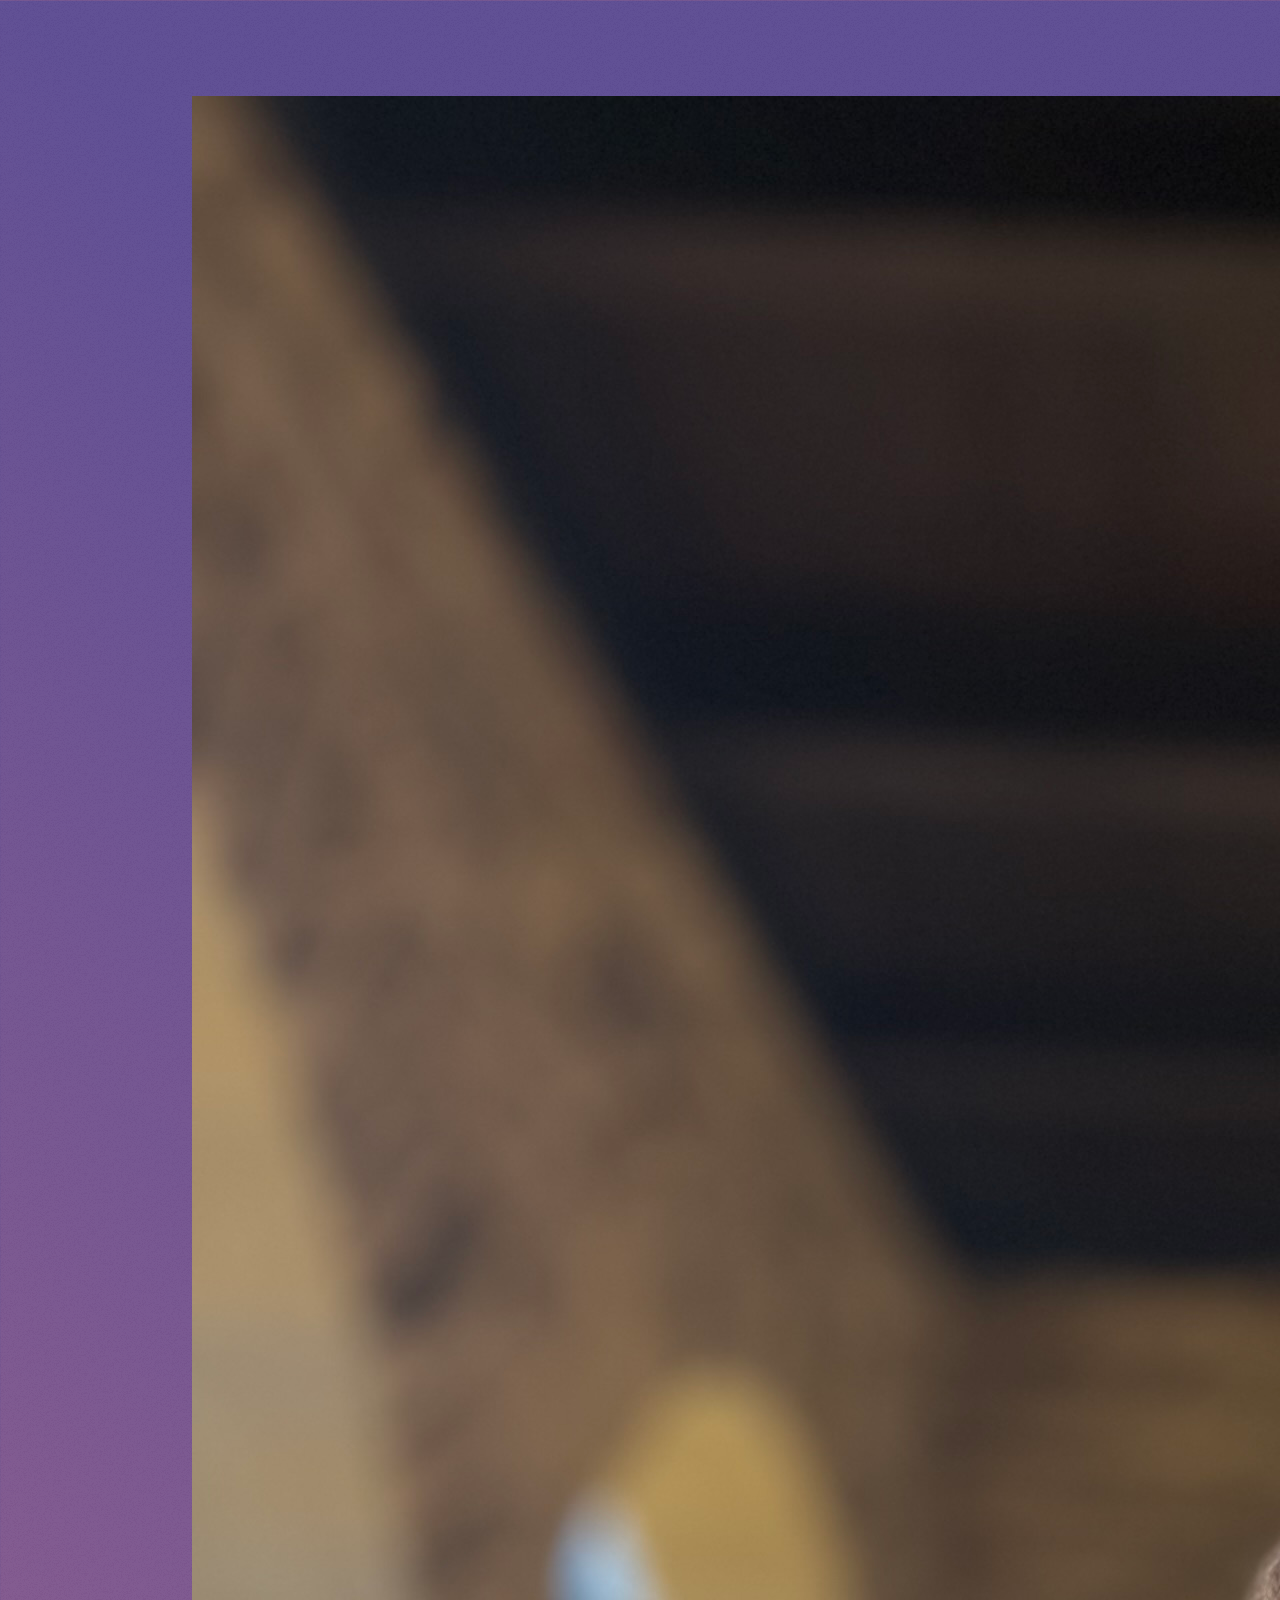
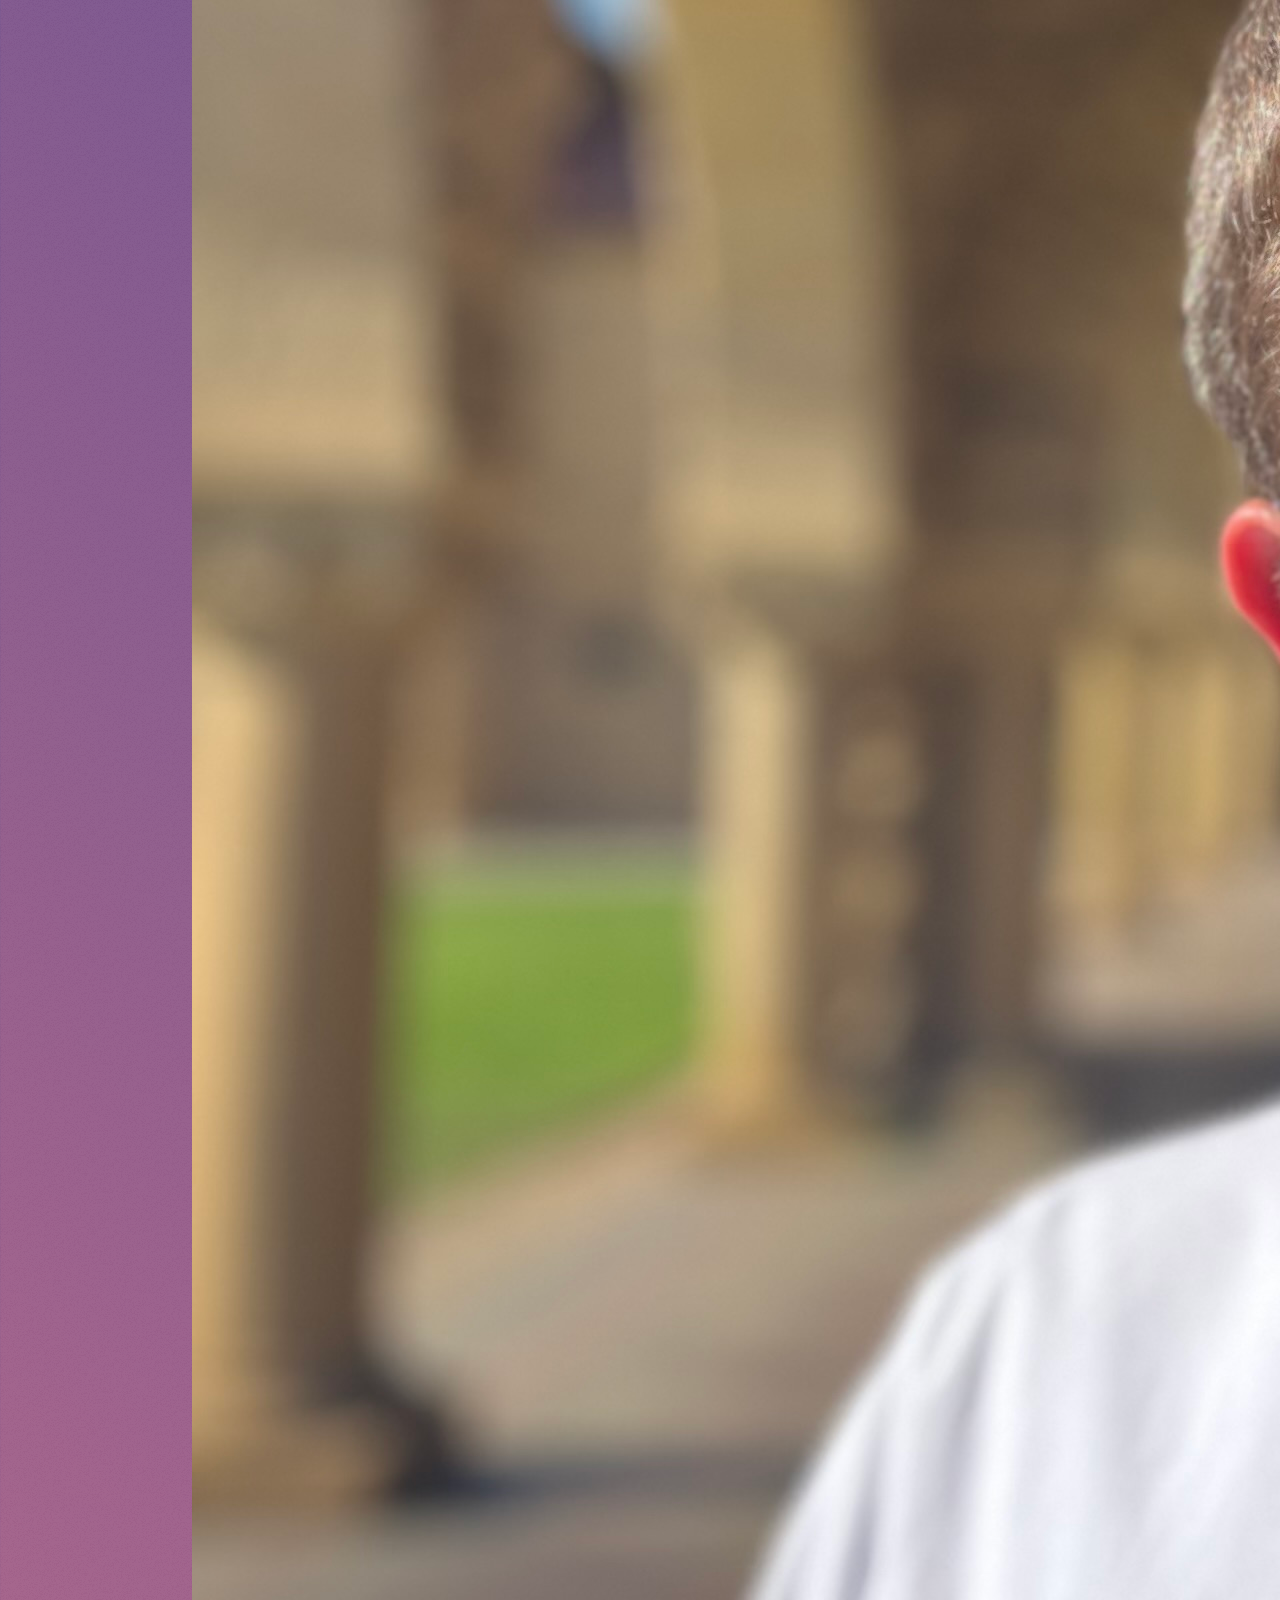
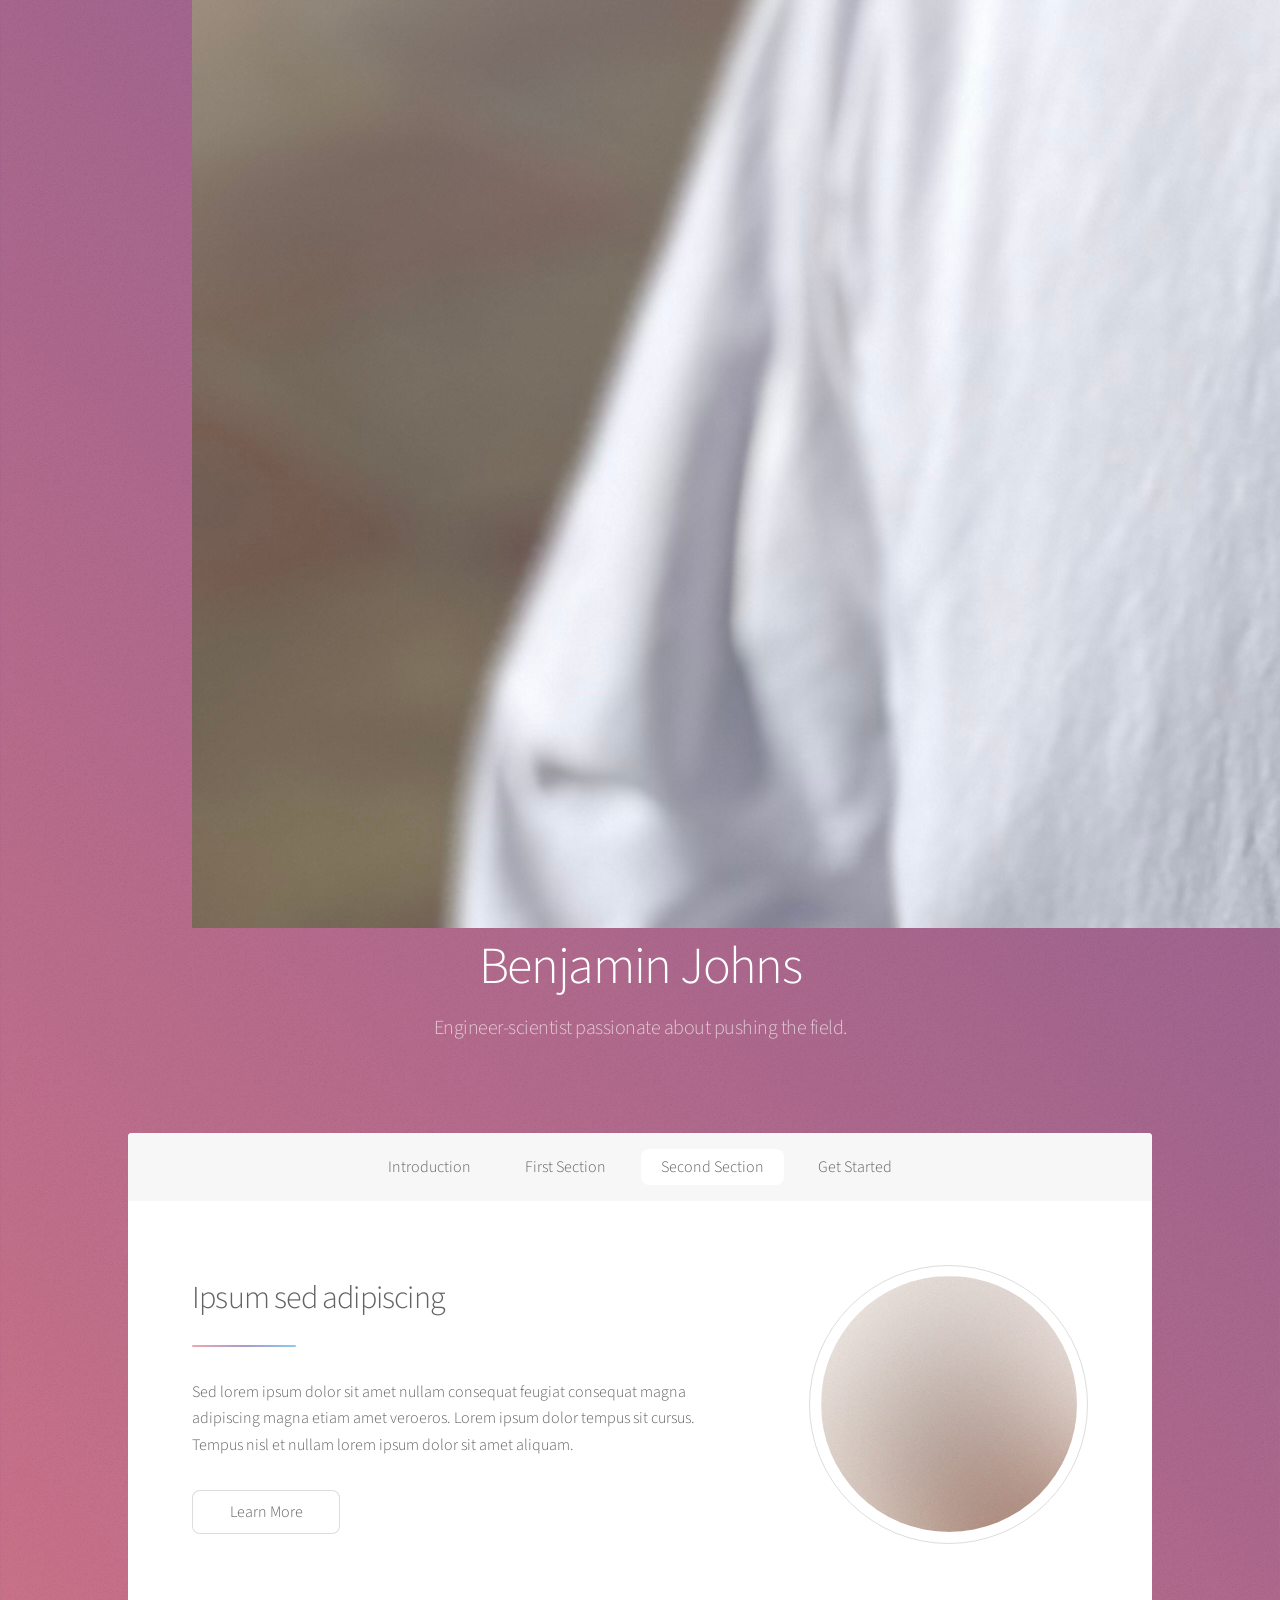
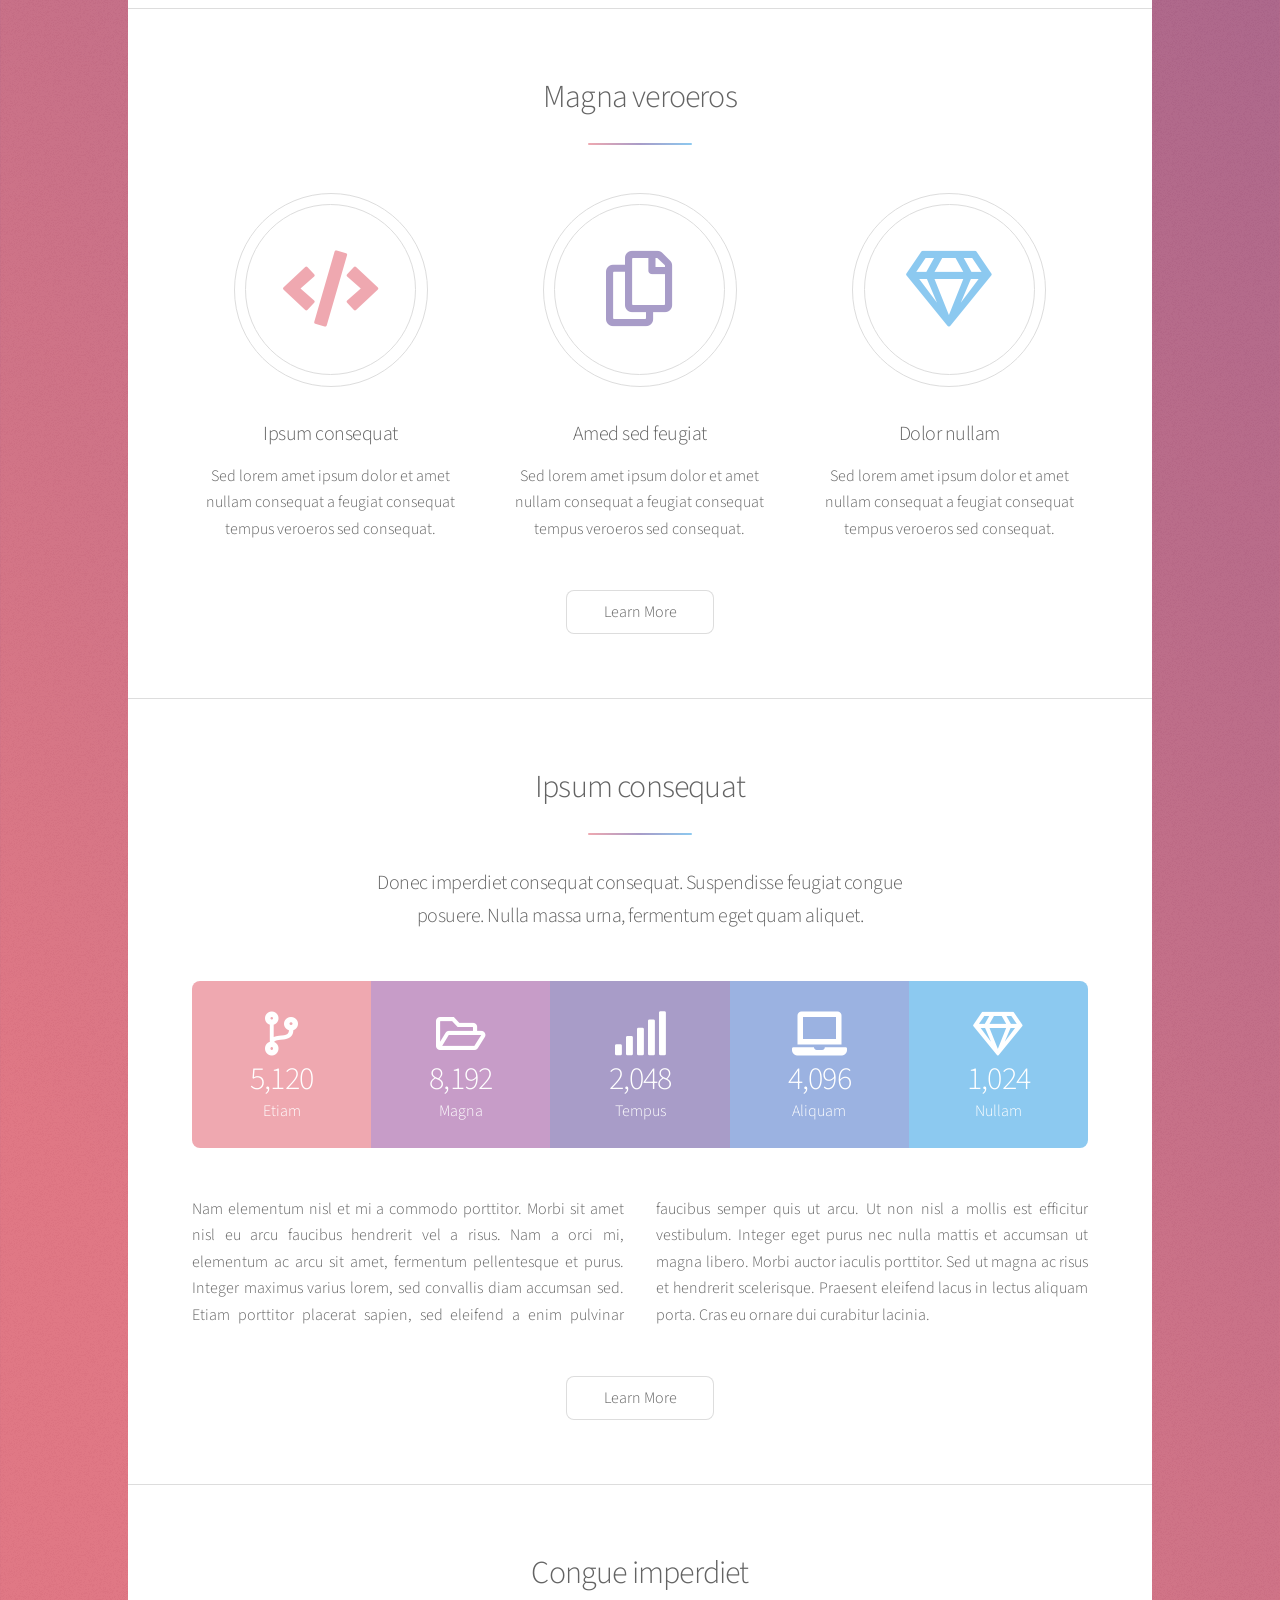
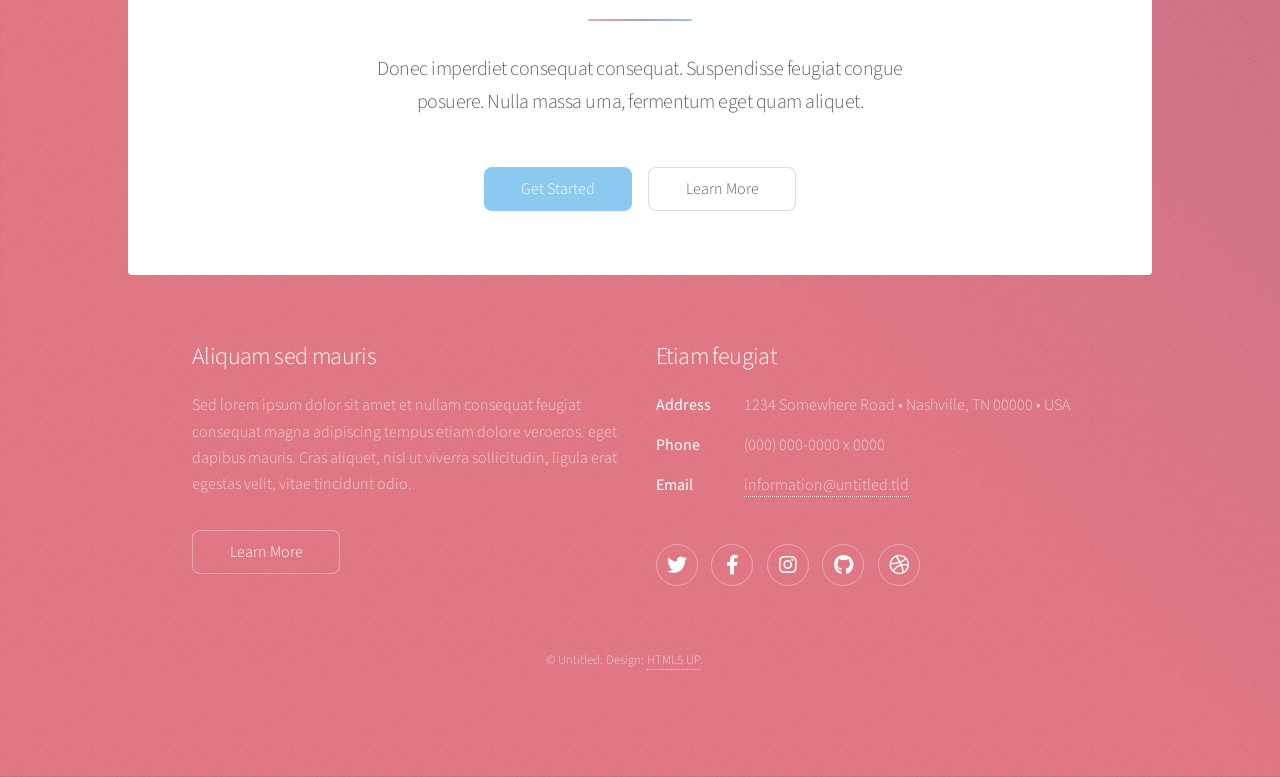
==== index.html @ 1700b58b "Adjust profile" ====
<!DOCTYPE HTML>
<!--
	Stellar by HTML5 UP
	html5up.net | @ajlkn
	Free for personal and commercial use under the CCA 3.0 license (html5up.net/license)
-->
<html>
	<head>
		<title>Benjamin Johns</title>
		<meta charset="utf-8" />
		<meta name="viewport" content="width=device-width, initial-scale=1, user-scalable=no" />
		<link rel="stylesheet" href="assets/css/main.css" />
		<noscript><link rel="stylesheet" href="assets/css/noscript.css" /></noscript>
	</head>
	<body class="is-preload">

		<!-- Wrapper -->
			<div id="wrapper">

				<!-- Header -->
					<header id="header" class="alt">
						<span class="ProfilePic1"><img src="images/ProfilePic1.jpeg" alt="" /></span>
						<h1>Benjamin Johns</h1>
						<p>Engineer-scientist passionate about pushing the field</a>.</p>
					</header>

				<!-- Nav -->
					<nav id="nav">
						<ul>
							<li><a href="#intro" class="active">Introduction</a></li>
							<li><a href="#first">First Section</a></li>
							<li><a href="#second">Second Section</a></li>
							<li><a href="#cta">Get Started</a></li>
						</ul>
					</nav>

				<!-- Main -->
					<div id="main">

						<!-- Introduction -->
							<section id="intro" class="main">
								<div class="spotlight">
									<div class="content">
										<header class="major">
											<h2>Ipsum sed adipiscing</h2>
										</header>
										<p>Sed lorem ipsum dolor sit amet nullam consequat feugiat consequat magna
										adipiscing magna etiam amet veroeros. Lorem ipsum dolor tempus sit cursus.
										Tempus nisl et nullam lorem ipsum dolor sit amet aliquam.</p>
										<ul class="actions">
											<li><a href="generic.html" class="button">Learn More</a></li>
										</ul>
									</div>
									<span class="image"><img src="images/pic01.jpg" alt="" /></span>
								</div>
							</section>

						<!-- First Section -->
							<section id="first" class="main special">
								<header class="major">
									<h2>Magna veroeros</h2>
								</header>
								<ul class="features">
									<li>
										<span class="icon solid major style1 fa-code"></span>
										<h3>Ipsum consequat</h3>
										<p>Sed lorem amet ipsum dolor et amet nullam consequat a feugiat consequat tempus veroeros sed consequat.</p>
									</li>
									<li>
										<span class="icon major style3 fa-copy"></span>
										<h3>Amed sed feugiat</h3>
										<p>Sed lorem amet ipsum dolor et amet nullam consequat a feugiat consequat tempus veroeros sed consequat.</p>
									</li>
									<li>
										<span class="icon major style5 fa-gem"></span>
										<h3>Dolor nullam</h3>
										<p>Sed lorem amet ipsum dolor et amet nullam consequat a feugiat consequat tempus veroeros sed consequat.</p>
									</li>
								</ul>
								<footer class="major">
									<ul class="actions special">
										<li><a href="generic.html" class="button">Learn More</a></li>
									</ul>
								</footer>
							</section>

						<!-- Second Section -->
							<section id="second" class="main special">
								<header class="major">
									<h2>Ipsum consequat</h2>
									<p>Donec imperdiet consequat consequat. Suspendisse feugiat congue<br />
									posuere. Nulla massa urna, fermentum eget quam aliquet.</p>
								</header>
								<ul class="statistics">
									<li class="style1">
										<span class="icon solid fa-code-branch"></span>
										<strong>5,120</strong> Etiam
									</li>
									<li class="style2">
										<span class="icon fa-folder-open"></span>
										<strong>8,192</strong> Magna
									</li>
									<li class="style3">
										<span class="icon solid fa-signal"></span>
										<strong>2,048</strong> Tempus
									</li>
									<li class="style4">
										<span class="icon solid fa-laptop"></span>
										<strong>4,096</strong> Aliquam
									</li>
									<li class="style5">
										<span class="icon fa-gem"></span>
										<strong>1,024</strong> Nullam
									</li>
								</ul>
								<p class="content">Nam elementum nisl et mi a commodo porttitor. Morbi sit amet nisl eu arcu faucibus hendrerit vel a risus. Nam a orci mi, elementum ac arcu sit amet, fermentum pellentesque et purus. Integer maximus varius lorem, sed convallis diam accumsan sed. Etiam porttitor placerat sapien, sed eleifend a enim pulvinar faucibus semper quis ut arcu. Ut non nisl a mollis est efficitur vestibulum. Integer eget purus nec nulla mattis et accumsan ut magna libero. Morbi auctor iaculis porttitor. Sed ut magna ac risus et hendrerit scelerisque. Praesent eleifend lacus in lectus aliquam porta. Cras eu ornare dui curabitur lacinia.</p>
								<footer class="major">
									<ul class="actions special">
										<li><a href="generic.html" class="button">Learn More</a></li>
									</ul>
								</footer>
							</section>

						<!-- Get Started -->
							<section id="cta" class="main special">
								<header class="major">
									<h2>Congue imperdiet</h2>
									<p>Donec imperdiet consequat consequat. Suspendisse feugiat congue<br />
									posuere. Nulla massa urna, fermentum eget quam aliquet.</p>
								</header>
								<footer class="major">
									<ul class="actions special">
										<li><a href="generic.html" class="button primary">Get Started</a></li>
										<li><a href="generic.html" class="button">Learn More</a></li>
									</ul>
								</footer>
							</section>

					</div>

				<!-- Footer -->
					<footer id="footer">
						<section>
							<h2>Aliquam sed mauris</h2>
							<p>Sed lorem ipsum dolor sit amet et nullam consequat feugiat consequat magna adipiscing tempus etiam dolore veroeros. eget dapibus mauris. Cras aliquet, nisl ut viverra sollicitudin, ligula erat egestas velit, vitae tincidunt odio.</p>
							<ul class="actions">
								<li><a href="generic.html" class="button">Learn More</a></li>
							</ul>
						</section>
						<section>
							<h2>Etiam feugiat</h2>
							<dl class="alt">
								<dt>Address</dt>
								<dd>1234 Somewhere Road &bull; Nashville, TN 00000 &bull; USA</dd>
								<dt>Phone</dt>
								<dd>(000) 000-0000 x 0000</dd>
								<dt>Email</dt>
								<dd><a href="#">information@untitled.tld</a></dd>
							</dl>
							<ul class="icons">
								<li><a href="#" class="icon brands fa-twitter alt"><span class="label">Twitter</span></a></li>
								<li><a href="#" class="icon brands fa-facebook-f alt"><span class="label">Facebook</span></a></li>
								<li><a href="#" class="icon brands fa-instagram alt"><span class="label">Instagram</span></a></li>
								<li><a href="#" class="icon brands fa-github alt"><span class="label">GitHub</span></a></li>
								<li><a href="#" class="icon brands fa-dribbble alt"><span class="label">Dribbble</span></a></li>
							</ul>
						</section>
						<p class="copyright">&copy; Untitled. Design: <a href="https://html5up.net">HTML5 UP</a>.</p>
					</footer>

			</div>

		<!-- Scripts -->
			<script src="assets/js/jquery.min.js"></script>
			<script src="assets/js/jquery.scrollex.min.js"></script>
			<script src="assets/js/jquery.scrolly.min.js"></script>
			<script src="assets/js/browser.min.js"></script>
			<script src="assets/js/breakpoints.min.js"></script>
			<script src="assets/js/util.js"></script>
			<script src="assets/js/main.js"></script>

	</body>
</html>
---- assets/css/main.css ----
@import url(fontawesome-all.min.css);
@import 'https://fonts.googleapis.com/css?family=Source+Sans+Pro:300,400';

/*
	Stellar by HTML5 UP
	html5up.net | @ajlkn
	Free for personal and commercial use under the CCA 3.0 license (html5up.net/license)
*/

html, body, div, span, applet, object,
iframe, h1, h2, h3, h4, h5, h6, p, blockquote,
pre, a, abbr, acronym, address, big, cite,
code, del, dfn, em, img, ins, kbd, q, s, samp,
small, strike, strong, sub, sup, tt, var, b,
u, i, center, dl, dt, dd, ol, ul, li, fieldset,
form, label, legend, table, caption, tbody,
tfoot, thead, tr, th, td, article, aside,
canvas, details, embed, figure, figcaption,
footer, header, hgroup, menu, nav, output, ruby,
section, summary, time, mark, audio, video {
	margin: 0;
	padding: 0;
	border: 0;
	font-size: 100%;
	font: inherit;
	vertical-align: baseline;}

article, aside, details, figcaption, figure,
footer, header, hgroup, menu, nav, section {
	display: block;}

body {
	line-height: 1;
}

ol, ul {
	list-style: none;
}

blockquote, q {
	quotes: none;
}

	blockquote:before, blockquote:after, q:before, q:after {
		content: '';
		content: none;
	}

table {
	border-collapse: collapse;
	border-spacing: 0;
}

body {
	-webkit-text-size-adjust: none;
}

mark {
	background-color: transparent;
	color: inherit;
}

input::-moz-focus-inner {
	border: 0;
	padding: 0;
}

input, select, textarea {
	-moz-appearance: none;
	-webkit-appearance: none;
	-ms-appearance: none;
	appearance: none;
}

/* Basic */

	@-ms-viewport {
		width: device-width;
	}

	body {
		-ms-overflow-style: scrollbar;
	}

	@media screen and (max-width: 480px) {

		html, body {
			min-width: 320px;
		}

	}

	html {
		box-sizing: border-box;
	}

	*, *:before, *:after {
		box-sizing: inherit;
	}

	body {
		background-color: #935d8c;
		background-image: url("images/overlay.png"), -moz-linear-gradient(45deg, #e37682 15%, #5f4d93 85%);
		background-image: url("images/overlay.png"), -webkit-linear-gradient(45deg, #e37682 15%, #5f4d93 85%);
		background-image: url("images/overlay.png"), -ms-linear-gradient(45deg, #e37682 15%, #5f4d93 85%);
		background-image: url("images/overlay.png"), linear-gradient(45deg, #e37682 15%, #5f4d93 85%);
	}

		body.is-preload *, body.is-preload *:before, body.is-preload *:after {
			-moz-animation: none !important;
			-webkit-animation: none !important;
			-ms-animation: none !important;
			animation: none !important;
			-moz-transition: none !important;
			-webkit-transition: none !important;
			-ms-transition: none !important;
			transition: none !important;
		}

/* Type */

	body {
		background-color: #935d8c;
		color: rgba(255, 255, 255, 0.65);
	}

	body, input, select, textarea {
		font-family: "Source Sans Pro", Helvetica, sans-serif;
		font-size: 17pt;
		font-weight: 300;
		line-height: 1.65;
	}

		@media screen and (max-width: 1680px) {

			body, input, select, textarea {
				font-size: 14pt;
			}

		}

		@media screen and (max-width: 1280px) {

			body, input, select, textarea {
				font-size: 12pt;
			}

		}

		@media screen and (max-width: 360px) {

			body, input, select, textarea {
				font-size: 11pt;
			}

		}

	a {
		-moz-transition: color 0.2s ease, border-bottom 0.2s ease;
		-webkit-transition: color 0.2s ease, border-bottom 0.2s ease;
		-ms-transition: color 0.2s ease, border-bottom 0.2s ease;
		transition: color 0.2s ease, border-bottom 0.2s ease;
		text-decoration: none;
		border-bottom: dotted 1px;
		color: inherit;
	}

		a:hover {
			border-bottom-color: transparent;
		}

	strong, b {
		font-weight: 400;
	}

	em, i {
		font-style: italic;
	}

	p {
		margin: 0 0 2em 0;
	}

		p.content {
			-moz-columns: 20em 2;
			-webkit-columns: 20em 2;
			-ms-columns: 20em 2;
			columns: 20em 2;
			-moz-column-gap: 2em;
			-webkit-column-gap: 2em;
			-ms-column-gap: 2em;
			column-gap: 2em;
			text-align: justify;
		}

	h1, h2, h3, h4, h5, h6 {
		font-weight: 300;
		line-height: 1.5;
		margin: 0 0 0.7em 0;
		letter-spacing: -0.025em;
	}

		h1 a, h2 a, h3 a, h4 a, h5 a, h6 a {
			color: inherit;
			text-decoration: none;
		}

	h1 {
		font-size: 2.5em;
		line-height: 1.2;
	}

	h2 {
		font-size: 1.5em;
	}

	h3 {
		font-size: 1.25em;
	}

	h4 {
		font-size: 1.1em;
	}

	h5 {
		font-size: 0.9em;
	}

	h6 {
		font-size: 0.7em;
	}

	@media screen and (max-width: 736px) {

		h1 {
			font-size: 2em;
		}

	}

	sub {
		font-size: 0.8em;
		position: relative;
		top: 0.5em;
	}

	sup {
		font-size: 0.8em;
		position: relative;
		top: -0.5em;
	}

	blockquote {
		border-left: solid 4px;
		font-style: italic;
		margin: 0 0 2em 0;
		padding: 0.5em 0 0.5em 2em;
	}

	code {
		border-radius: 8px;
		border: solid 1px;
		font-family: "Courier New", monospace;
		font-size: 0.9em;
		margin: 0 0.25em;
		padding: 0.25em 0.65em;
	}

	pre {
		-webkit-overflow-scrolling: touch;
		font-family: "Courier New", monospace;
		font-size: 0.9em;
		margin: 0 0 2em 0;
	}

		pre code {
			display: block;
			line-height: 1.75;
			padding: 1em 1.5em;
			overflow-x: auto;
		}

	hr {
		border: 0;
		border-bottom: solid 1px;
		margin: 2em 0;
	}

		hr.major {
			margin: 3em 0;
		}

	.align-left {
		text-align: left;
	}

	.align-center {
		text-align: center;
	}

	.align-right {
		text-align: right;
	}

	input, select, textarea {
		color: #ffffff;
	}

	a:hover {
		color: #ffffff;
	}

	strong, b {
		color: #ffffff;
	}

	h1, h2, h3, h4, h5, h6 {
		color: #ffffff;
	}

	blockquote {
		border-left-color: rgba(255, 255, 255, 0.35);
	}

	code {
		background: rgba(255, 255, 255, 0.075);
		border-color: rgba(255, 255, 255, 0.35);
	}

	hr {
		border-bottom-color: rgba(255, 255, 255, 0.35);
	}

/* Row */

	.row {
		display: flex;
		flex-wrap: wrap;
		box-sizing: border-box;
		align-items: stretch;
	}

		.row > * {
			box-sizing: border-box;
		}

		.row.gtr-uniform > * > :last-child {
			margin-bottom: 0;
		}

		.row.aln-left {
			justify-content: flex-start;
		}

		.row.aln-center {
			justify-content: center;
		}

		.row.aln-right {
			justify-content: flex-end;
		}

		.row.aln-top {
			align-items: flex-start;
		}

		.row.aln-middle {
			align-items: center;
		}

		.row.aln-bottom {
			align-items: flex-end;
		}

		.row > .imp {
			order: -1;
		}

		.row > .col-1 {
			width: 8.33333%;
		}

		.row > .off-1 {
			margin-left: 8.33333%;
		}

		.row > .col-2 {
			width: 16.66667%;
		}

		.row > .off-2 {
			margin-left: 16.66667%;
		}

		.row > .col-3 {
			width: 25%;
		}

		.row > .off-3 {
			margin-left: 25%;
		}

		.row > .col-4 {
			width: 33.33333%;
		}

		.row > .off-4 {
			margin-left: 33.33333%;
		}

		.row > .col-5 {
			width: 41.66667%;
		}

		.row > .off-5 {
			margin-left: 41.66667%;
		}

		.row > .col-6 {
			width: 50%;
		}

		.row > .off-6 {
			margin-left: 50%;
		}

		.row > .col-7 {
			width: 58.33333%;
		}

		.row > .off-7 {
			margin-left: 58.33333%;
		}

		.row > .col-8 {
			width: 66.66667%;
		}

		.row > .off-8 {
			margin-left: 66.66667%;
		}

		.row > .col-9 {
			width: 75%;
		}

		.row > .off-9 {
			margin-left: 75%;
		}

		.row > .col-10 {
			width: 83.33333%;
		}

		.row > .off-10 {
			margin-left: 83.33333%;
		}

		.row > .col-11 {
			width: 91.66667%;
		}

		.row > .off-11 {
			margin-left: 91.66667%;
		}

		.row > .col-12 {
			width: 100%;
		}

		.row > .off-12 {
			margin-left: 100%;
		}

		.row.gtr-0 {
			margin-top: 0;
			margin-left: 0em;
		}

			.row.gtr-0 > * {
				padding: 0 0 0 0em;
			}

			.row.gtr-0.gtr-uniform {
				margin-top: 0em;
			}

				.row.gtr-0.gtr-uniform > * {
					padding-top: 0em;
				}

		.row.gtr-25 {
			margin-top: 0;
			margin-left: -0.375em;
		}

			.row.gtr-25 > * {
				padding: 0 0 0 0.375em;
			}

			.row.gtr-25.gtr-uniform {
				margin-top: -0.375em;
			}

				.row.gtr-25.gtr-uniform > * {
					padding-top: 0.375em;
				}

		.row.gtr-50 {
			margin-top: 0;
			margin-left: -0.75em;
		}

			.row.gtr-50 > * {
				padding: 0 0 0 0.75em;
			}

			.row.gtr-50.gtr-uniform {
				margin-top: -0.75em;
			}

				.row.gtr-50.gtr-uniform > * {
					padding-top: 0.75em;
				}

		.row {
			margin-top: 0;
			margin-left: -1.5em;
		}

			.row > * {
				padding: 0 0 0 1.5em;
			}

			.row.gtr-uniform {
				margin-top: -1.5em;
			}

				.row.gtr-uniform > * {
					padding-top: 1.5em;
				}

		.row.gtr-150 {
			margin-top: 0;
			margin-left: -2.25em;
		}

			.row.gtr-150 > * {
				padding: 0 0 0 2.25em;
			}

			.row.gtr-150.gtr-uniform {
				margin-top: -2.25em;
			}

				.row.gtr-150.gtr-uniform > * {
					padding-top: 2.25em;
				}

		.row.gtr-200 {
			margin-top: 0;
			margin-left: -3em;
		}

			.row.gtr-200 > * {
				padding: 0 0 0 3em;
			}

			.row.gtr-200.gtr-uniform {
				margin-top: -3em;
			}

				.row.gtr-200.gtr-uniform > * {
					padding-top: 3em;
				}

		@media screen and (max-width: 1680px) {

			.row {
				display: flex;
				flex-wrap: wrap;
				box-sizing: border-box;
				align-items: stretch;
			}

				.row > * {
					box-sizing: border-box;
				}

				.row.gtr-uniform > * > :last-child {
					margin-bottom: 0;
				}

				.row.aln-left {
					justify-content: flex-start;
				}

				.row.aln-center {
					justify-content: center;
				}

				.row.aln-right {
					justify-content: flex-end;
				}

				.row.aln-top {
					align-items: flex-start;
				}

				.row.aln-middle {
					align-items: center;
				}

				.row.aln-bottom {
					align-items: flex-end;
				}

				.row > .imp-xlarge {
					order: -1;
				}

				.row > .col-1-xlarge {
					width: 8.33333%;
				}

				.row > .off-1-xlarge {
					margin-left: 8.33333%;
				}

				.row > .col-2-xlarge {
					width: 16.66667%;
				}

				.row > .off-2-xlarge {
					margin-left: 16.66667%;
				}

				.row > .col-3-xlarge {
					width: 25%;
				}

				.row > .off-3-xlarge {
					margin-left: 25%;
				}

				.row > .col-4-xlarge {
					width: 33.33333%;
				}

				.row > .off-4-xlarge {
					margin-left: 33.33333%;
				}

				.row > .col-5-xlarge {
					width: 41.66667%;
				}

				.row > .off-5-xlarge {
					margin-left: 41.66667%;
				}

				.row > .col-6-xlarge {
					width: 50%;
				}

				.row > .off-6-xlarge {
					margin-left: 50%;
				}

				.row > .col-7-xlarge {
					width: 58.33333%;
				}

				.row > .off-7-xlarge {
					margin-left: 58.33333%;
				}

				.row > .col-8-xlarge {
					width: 66.66667%;
				}

				.row > .off-8-xlarge {
					margin-left: 66.66667%;
				}

				.row > .col-9-xlarge {
					width: 75%;
				}

				.row > .off-9-xlarge {
					margin-left: 75%;
				}

				.row > .col-10-xlarge {
					width: 83.33333%;
				}

				.row > .off-10-xlarge {
					margin-left: 83.33333%;
				}

				.row > .col-11-xlarge {
					width: 91.66667%;
				}

				.row > .off-11-xlarge {
					margin-left: 91.66667%;
				}

				.row > .col-12-xlarge {
					width: 100%;
				}

				.row > .off-12-xlarge {
					margin-left: 100%;
				}

				.row.gtr-0 {
					margin-top: 0;
					margin-left: 0em;
				}

					.row.gtr-0 > * {
						padding: 0 0 0 0em;
					}

					.row.gtr-0.gtr-uniform {
						margin-top: 0em;
					}

						.row.gtr-0.gtr-uniform > * {
							padding-top: 0em;
						}

				.row.gtr-25 {
					margin-top: 0;
					margin-left: -0.375em;
				}

					.row.gtr-25 > * {
						padding: 0 0 0 0.375em;
					}

					.row.gtr-25.gtr-uniform {
						margin-top: -0.375em;
					}

						.row.gtr-25.gtr-uniform > * {
							padding-top: 0.375em;
						}

				.row.gtr-50 {
					margin-top: 0;
					margin-left: -0.75em;
				}

					.row.gtr-50 > * {
						padding: 0 0 0 0.75em;
					}

					.row.gtr-50.gtr-uniform {
						margin-top: -0.75em;
					}

						.row.gtr-50.gtr-uniform > * {
							padding-top: 0.75em;
						}

				.row {
					margin-top: 0;
					margin-left: -1.5em;
				}

					.row > * {
						padding: 0 0 0 1.5em;
					}

					.row.gtr-uniform {
						margin-top: -1.5em;
					}

						.row.gtr-uniform > * {
							padding-top: 1.5em;
						}

				.row.gtr-150 {
					margin-top: 0;
					margin-left: -2.25em;
				}

					.row.gtr-150 > * {
						padding: 0 0 0 2.25em;
					}

					.row.gtr-150.gtr-uniform {
						margin-top: -2.25em;
					}

						.row.gtr-150.gtr-uniform > * {
							padding-top: 2.25em;
						}

				.row.gtr-200 {
					margin-top: 0;
					margin-left: -3em;
				}

					.row.gtr-200 > * {
						padding: 0 0 0 3em;
					}

					.row.gtr-200.gtr-uniform {
						margin-top: -3em;
					}

						.row.gtr-200.gtr-uniform > * {
							padding-top: 3em;
						}

		}

		@media screen and (max-width: 1280px) {

			.row {
				display: flex;
				flex-wrap: wrap;
				box-sizing: border-box;
				align-items: stretch;
			}

				.row > * {
					box-sizing: border-box;
				}

				.row.gtr-uniform > * > :last-child {
					margin-bottom: 0;
				}

				.row.aln-left {
					justify-content: flex-start;
				}

				.row.aln-center {
					justify-content: center;
				}

				.row.aln-right {
					justify-content: flex-end;
				}

				.row.aln-top {
					align-items: flex-start;
				}

				.row.aln-middle {
					align-items: center;
				}

				.row.aln-bottom {
					align-items: flex-end;
				}

				.row > .imp-large {
					order: -1;
				}

				.row > .col-1-large {
					width: 8.33333%;
				}

				.row > .off-1-large {
					margin-left: 8.33333%;
				}

				.row > .col-2-large {
					width: 16.66667%;
				}

				.row > .off-2-large {
					margin-left: 16.66667%;
				}

				.row > .col-3-large {
					width: 25%;
				}

				.row > .off-3-large {
					margin-left: 25%;
				}

				.row > .col-4-large {
					width: 33.33333%;
				}

				.row > .off-4-large {
					margin-left: 33.33333%;
				}

				.row > .col-5-large {
					width: 41.66667%;
				}

				.row > .off-5-large {
					margin-left: 41.66667%;
				}

				.row > .col-6-large {
					width: 50%;
				}

				.row > .off-6-large {
					margin-left: 50%;
				}

				.row > .col-7-large {
					width: 58.33333%;
				}

				.row > .off-7-large {
					margin-left: 58.33333%;
				}

				.row > .col-8-large {
					width: 66.66667%;
				}

				.row > .off-8-large {
					margin-left: 66.66667%;
				}

				.row > .col-9-large {
					width: 75%;
				}

				.row > .off-9-large {
					margin-left: 75%;
				}

				.row > .col-10-large {
					width: 83.33333%;
				}

				.row > .off-10-large {
					margin-left: 83.33333%;
				}

				.row > .col-11-large {
					width: 91.66667%;
				}

				.row > .off-11-large {
					margin-left: 91.66667%;
				}

				.row > .col-12-large {
					width: 100%;
				}

				.row > .off-12-large {
					margin-left: 100%;
				}

				.row.gtr-0 {
					margin-top: 0;
					margin-left: 0em;
				}

					.row.gtr-0 > * {
						padding: 0 0 0 0em;
					}

					.row.gtr-0.gtr-uniform {
						margin-top: 0em;
					}

						.row.gtr-0.gtr-uniform > * {
							padding-top: 0em;
						}

				.row.gtr-25 {
					margin-top: 0;
					margin-left: -0.375em;
				}

					.row.gtr-25 > * {
						padding: 0 0 0 0.375em;
					}

					.row.gtr-25.gtr-uniform {
						margin-top: -0.375em;
					}

						.row.gtr-25.gtr-uniform > * {
							padding-top: 0.375em;
						}

				.row.gtr-50 {
					margin-top: 0;
					margin-left: -0.75em;
				}

					.row.gtr-50 > * {
						padding: 0 0 0 0.75em;
					}

					.row.gtr-50.gtr-uniform {
						margin-top: -0.75em;
					}

						.row.gtr-50.gtr-uniform > * {
							padding-top: 0.75em;
						}

				.row {
					margin-top: 0;
					margin-left: -1.5em;
				}

					.row > * {
						padding: 0 0 0 1.5em;
					}

					.row.gtr-uniform {
						margin-top: -1.5em;
					}

						.row.gtr-uniform > * {
							padding-top: 1.5em;
						}

				.row.gtr-150 {
					margin-top: 0;
					margin-left: -2.25em;
				}

					.row.gtr-150 > * {
						padding: 0 0 0 2.25em;
					}

					.row.gtr-150.gtr-uniform {
						margin-top: -2.25em;
					}

						.row.gtr-150.gtr-uniform > * {
							padding-top: 2.25em;
						}

				.row.gtr-200 {
					margin-top: 0;
					margin-left: -3em;
				}

					.row.gtr-200 > * {
						padding: 0 0 0 3em;
					}

					.row.gtr-200.gtr-uniform {
						margin-top: -3em;
					}

						.row.gtr-200.gtr-uniform > * {
							padding-top: 3em;
						}

		}

		@media screen and (max-width: 980px) {

			.row {
				display: flex;
				flex-wrap: wrap;
				box-sizing: border-box;
				align-items: stretch;
			}

				.row > * {
					box-sizing: border-box;
				}

				.row.gtr-uniform > * > :last-child {
					margin-bottom: 0;
				}

				.row.aln-left {
					justify-content: flex-start;
				}

				.row.aln-center {
					justify-content: center;
				}

				.row.aln-right {
					justify-content: flex-end;
				}

				.row.aln-top {
					align-items: flex-start;
				}

				.row.aln-middle {
					align-items: center;
				}

				.row.aln-bottom {
					align-items: flex-end;
				}

				.row > .imp-medium {
					order: -1;
				}

				.row > .col-1-medium {
					width: 8.33333%;
				}

				.row > .off-1-medium {
					margin-left: 8.33333%;
				}

				.row > .col-2-medium {
					width: 16.66667%;
				}

				.row > .off-2-medium {
					margin-left: 16.66667%;
				}

				.row > .col-3-medium {
					width: 25%;
				}

				.row > .off-3-medium {
					margin-left: 25%;
				}

				.row > .col-4-medium {
					width: 33.33333%;
				}

				.row > .off-4-medium {
					margin-left: 33.33333%;
				}

				.row > .col-5-medium {
					width: 41.66667%;
				}

				.row > .off-5-medium {
					margin-left: 41.66667%;
				}

				.row > .col-6-medium {
					width: 50%;
				}

				.row > .off-6-medium {
					margin-left: 50%;
				}

				.row > .col-7-medium {
					width: 58.33333%;
				}

				.row > .off-7-medium {
					margin-left: 58.33333%;
				}

				.row > .col-8-medium {
					width: 66.66667%;
				}

				.row > .off-8-medium {
					margin-left: 66.66667%;
				}

				.row > .col-9-medium {
					width: 75%;
				}

				.row > .off-9-medium {
					margin-left: 75%;
				}

				.row > .col-10-medium {
					width: 83.33333%;
				}

				.row > .off-10-medium {
					margin-left: 83.33333%;
				}

				.row > .col-11-medium {
					width: 91.66667%;
				}

				.row > .off-11-medium {
					margin-left: 91.66667%;
				}

				.row > .col-12-medium {
					width: 100%;
				}

				.row > .off-12-medium {
					margin-left: 100%;
				}

				.row.gtr-0 {
					margin-top: 0;
					margin-left: 0em;
				}

					.row.gtr-0 > * {
						padding: 0 0 0 0em;
					}

					.row.gtr-0.gtr-uniform {
						margin-top: 0em;
					}

						.row.gtr-0.gtr-uniform > * {
							padding-top: 0em;
						}

				.row.gtr-25 {
					margin-top: 0;
					margin-left: -0.375em;
				}

					.row.gtr-25 > * {
						padding: 0 0 0 0.375em;
					}

					.row.gtr-25.gtr-uniform {
						margin-top: -0.375em;
					}

						.row.gtr-25.gtr-uniform > * {
							padding-top: 0.375em;
						}

				.row.gtr-50 {
					margin-top: 0;
					margin-left: -0.75em;
				}

					.row.gtr-50 > * {
						padding: 0 0 0 0.75em;
					}

					.row.gtr-50.gtr-uniform {
						margin-top: -0.75em;
					}

						.row.gtr-50.gtr-uniform > * {
							padding-top: 0.75em;
						}

				.row {
					margin-top: 0;
					margin-left: -1.5em;
				}

					.row > * {
						padding: 0 0 0 1.5em;
					}

					.row.gtr-uniform {
						margin-top: -1.5em;
					}

						.row.gtr-uniform > * {
							padding-top: 1.5em;
						}

				.row.gtr-150 {
					margin-top: 0;
					margin-left: -2.25em;
				}

					.row.gtr-150 > * {
						padding: 0 0 0 2.25em;
					}

					.row.gtr-150.gtr-uniform {
						margin-top: -2.25em;
					}

						.row.gtr-150.gtr-uniform > * {
							padding-top: 2.25em;
						}

				.row.gtr-200 {
					margin-top: 0;
					margin-left: -3em;
				}

					.row.gtr-200 > * {
						padding: 0 0 0 3em;
					}

					.row.gtr-200.gtr-uniform {
						margin-top: -3em;
					}

						.row.gtr-200.gtr-uniform > * {
							padding-top: 3em;
						}

		}

		@media screen and (max-width: 736px) {

			.row {
				display: flex;
				flex-wrap: wrap;
				box-sizing: border-box;
				align-items: stretch;
			}

				.row > * {
					box-sizing: border-box;
				}

				.row.gtr-uniform > * > :last-child {
					margin-bottom: 0;
				}

				.row.aln-left {
					justify-content: flex-start;
				}

				.row.aln-center {
					justify-content: center;
				}

				.row.aln-right {
					justify-content: flex-end;
				}

				.row.aln-top {
					align-items: flex-start;
				}

				.row.aln-middle {
					align-items: center;
				}

				.row.aln-bottom {
					align-items: flex-end;
				}

				.row > .imp-small {
					order: -1;
				}

				.row > .col-1-small {
					width: 8.33333%;
				}

				.row > .off-1-small {
					margin-left: 8.33333%;
				}

				.row > .col-2-small {
					width: 16.66667%;
				}

				.row > .off-2-small {
					margin-left: 16.66667%;
				}

				.row > .col-3-small {
					width: 25%;
				}

				.row > .off-3-small {
					margin-left: 25%;
				}

				.row > .col-4-small {
					width: 33.33333%;
				}

				.row > .off-4-small {
					margin-left: 33.33333%;
				}

				.row > .col-5-small {
					width: 41.66667%;
				}

				.row > .off-5-small {
					margin-left: 41.66667%;
				}

				.row > .col-6-small {
					width: 50%;
				}

				.row > .off-6-small {
					margin-left: 50%;
				}

				.row > .col-7-small {
					width: 58.33333%;
				}

				.row > .off-7-small {
					margin-left: 58.33333%;
				}

				.row > .col-8-small {
					width: 66.66667%;
				}

				.row > .off-8-small {
					margin-left: 66.66667%;
				}

				.row > .col-9-small {
					width: 75%;
				}

				.row > .off-9-small {
					margin-left: 75%;
				}

				.row > .col-10-small {
					width: 83.33333%;
				}

				.row > .off-10-small {
					margin-left: 83.33333%;
				}

				.row > .col-11-small {
					width: 91.66667%;
				}

				.row > .off-11-small {
					margin-left: 91.66667%;
				}

				.row > .col-12-small {
					width: 100%;
				}

				.row > .off-12-small {
					margin-left: 100%;
				}

				.row.gtr-0 {
					margin-top: 0;
					margin-left: 0em;
				}

					.row.gtr-0 > * {
						padding: 0 0 0 0em;
					}

					.row.gtr-0.gtr-uniform {
						margin-top: 0em;
					}

						.row.gtr-0.gtr-uniform > * {
							padding-top: 0em;
						}

				.row.gtr-25 {
					margin-top: 0;
					margin-left: -0.25em;
				}

					.row.gtr-25 > * {
						padding: 0 0 0 0.25em;
					}

					.row.gtr-25.gtr-uniform {
						margin-top: -0.25em;
					}

						.row.gtr-25.gtr-uniform > * {
							padding-top: 0.25em;
						}

				.row.gtr-50 {
					margin-top: 0;
					margin-left: -0.5em;
				}

					.row.gtr-50 > * {
						padding: 0 0 0 0.5em;
					}

					.row.gtr-50.gtr-uniform {
						margin-top: -0.5em;
					}

						.row.gtr-50.gtr-uniform > * {
							padding-top: 0.5em;
						}

				.row {
					margin-top: 0;
					margin-left: -1em;
				}

					.row > * {
						padding: 0 0 0 1em;
					}

					.row.gtr-uniform {
						margin-top: -1em;
					}

						.row.gtr-uniform > * {
							padding-top: 1em;
						}

				.row.gtr-150 {
					margin-top: 0;
					margin-left: -1.5em;
				}

					.row.gtr-150 > * {
						padding: 0 0 0 1.5em;
					}

					.row.gtr-150.gtr-uniform {
						margin-top: -1.5em;
					}

						.row.gtr-150.gtr-uniform > * {
							padding-top: 1.5em;
						}

				.row.gtr-200 {
					margin-top: 0;
					margin-left: -2em;
				}

					.row.gtr-200 > * {
						padding: 0 0 0 2em;
					}

					.row.gtr-200.gtr-uniform {
						margin-top: -2em;
					}

						.row.gtr-200.gtr-uniform > * {
							padding-top: 2em;
						}

		}

		@media screen and (max-width: 480px) {

			.row {
				display: flex;
				flex-wrap: wrap;
				box-sizing: border-box;
				align-items: stretch;
			}

				.row > * {
					box-sizing: border-box;
				}

				.row.gtr-uniform > * > :last-child {
					margin-bottom: 0;
				}

				.row.aln-left {
					justify-content: flex-start;
				}

				.row.aln-center {
					justify-content: center;
				}

				.row.aln-right {
					justify-content: flex-end;
				}

				.row.aln-top {
					align-items: flex-start;
				}

				.row.aln-middle {
					align-items: center;
				}

				.row.aln-bottom {
					align-items: flex-end;
				}

				.row > .imp-xsmall {
					order: -1;
				}

				.row > .col-1-xsmall {
					width: 8.33333%;
				}

				.row > .off-1-xsmall {
					margin-left: 8.33333%;
				}

				.row > .col-2-xsmall {
					width: 16.66667%;
				}

				.row > .off-2-xsmall {
					margin-left: 16.66667%;
				}

				.row > .col-3-xsmall {
					width: 25%;
				}

				.row > .off-3-xsmall {
					margin-left: 25%;
				}

				.row > .col-4-xsmall {
					width: 33.33333%;
				}

				.row > .off-4-xsmall {
					margin-left: 33.33333%;
				}

				.row > .col-5-xsmall {
					width: 41.66667%;
				}

				.row > .off-5-xsmall {
					margin-left: 41.66667%;
				}

				.row > .col-6-xsmall {
					width: 50%;
				}

				.row > .off-6-xsmall {
					margin-left: 50%;
				}

				.row > .col-7-xsmall {
					width: 58.33333%;
				}

				.row > .off-7-xsmall {
					margin-left: 58.33333%;
				}

				.row > .col-8-xsmall {
					width: 66.66667%;
				}

				.row > .off-8-xsmall {
					margin-left: 66.66667%;
				}

				.row > .col-9-xsmall {
					width: 75%;
				}

				.row > .off-9-xsmall {
					margin-left: 75%;
				}

				.row > .col-10-xsmall {
					width: 83.33333%;
				}

				.row > .off-10-xsmall {
					margin-left: 83.33333%;
				}

				.row > .col-11-xsmall {
					width: 91.66667%;
				}

				.row > .off-11-xsmall {
					margin-left: 91.66667%;
				}

				.row > .col-12-xsmall {
					width: 100%;
				}

				.row > .off-12-xsmall {
					margin-left: 100%;
				}

				.row.gtr-0 {
					margin-top: 0;
					margin-left: 0em;
				}

					.row.gtr-0 > * {
						padding: 0 0 0 0em;
					}

					.row.gtr-0.gtr-uniform {
						margin-top: 0em;
					}

						.row.gtr-0.gtr-uniform > * {
							padding-top: 0em;
						}

				.row.gtr-25 {
					margin-top: 0;
					margin-left: -0.3125em;
				}

					.row.gtr-25 > * {
						padding: 0 0 0 0.3125em;
					}

					.row.gtr-25.gtr-uniform {
						margin-top: -0.3125em;
					}

						.row.gtr-25.gtr-uniform > * {
							padding-top: 0.3125em;
						}

				.row.gtr-50 {
					margin-top: 0;
					margin-left: -0.625em;
				}

					.row.gtr-50 > * {
						padding: 0 0 0 0.625em;
					}

					.row.gtr-50.gtr-uniform {
						margin-top: -0.625em;
					}

						.row.gtr-50.gtr-uniform > * {
							padding-top: 0.625em;
						}

				.row {
					margin-top: 0;
					margin-left: -1.25em;
				}

					.row > * {
						padding: 0 0 0 1.25em;
					}

					.row.gtr-uniform {
						margin-top: -1.25em;
					}

						.row.gtr-uniform > * {
							padding-top: 1.25em;
						}

				.row.gtr-150 {
					margin-top: 0;
					margin-left: -1.875em;
				}

					.row.gtr-150 > * {
						padding: 0 0 0 1.875em;
					}

					.row.gtr-150.gtr-uniform {
						margin-top: -1.875em;
					}

						.row.gtr-150.gtr-uniform > * {
							padding-top: 1.875em;
						}

				.row.gtr-200 {
					margin-top: 0;
					margin-left: -2.5em;
				}

					.row.gtr-200 > * {
						padding: 0 0 0 2.5em;
					}

					.row.gtr-200.gtr-uniform {
						margin-top: -2.5em;
					}

						.row.gtr-200.gtr-uniform > * {
							padding-top: 2.5em;
						}

		}

/* Box */

	.box {
		border-radius: 8px;
		border: solid;
		margin-bottom: 2em;
		padding: 1.5em;
	}

		.box > :last-child,
		.box > :last-child > :last-child,
		.box > :last-child > :last-child > :last-child {
			margin-bottom: 0;
		}

		.box.alt {
			border: 0;
			border-radius: 0;
			padding: 0;
		}

	.box {
		border-color: rgba(255, 255, 255, 0.35);
	}

/* Button */

	input[type="submit"],
	input[type="reset"],
	input[type="button"],
	button,
	.button {
		-moz-appearance: none;
		-webkit-appearance: none;
		-ms-appearance: none;
		appearance: none;
		-moz-transition: background-color 0.2s ease-in-out, color 0.2s ease-in-out;
		-webkit-transition: background-color 0.2s ease-in-out, color 0.2s ease-in-out;
		-ms-transition: background-color 0.2s ease-in-out, color 0.2s ease-in-out;
		transition: background-color 0.2s ease-in-out, color 0.2s ease-in-out;
		border-radius: 8px;
		border: 0;
		cursor: pointer;
		display: inline-block;
		font-weight: 300;
		height: 2.75em;
		line-height: 2.75em;
		min-width: 9.25em;
		padding: 0 1.5em;
		text-align: center;
		text-decoration: none;
		white-space: nowrap;
	}

		input[type="submit"].icon,
		input[type="reset"].icon,
		input[type="button"].icon,
		button.icon,
		.button.icon {
			padding-left: 1.35em;
		}

			input[type="submit"].icon:before,
			input[type="reset"].icon:before,
			input[type="button"].icon:before,
			button.icon:before,
			.button.icon:before {
				margin-right: 0.5em;
			}

		input[type="submit"].fit,
		input[type="reset"].fit,
		input[type="button"].fit,
		button.fit,
		.button.fit {
			width: 100%;
		}

		input[type="submit"].small,
		input[type="reset"].small,
		input[type="button"].small,
		button.small,
		.button.small {
			font-size: 0.8em;
		}

		input[type="submit"].large,
		input[type="reset"].large,
		input[type="button"].large,
		button.large,
		.button.large {
			font-size: 1.35em;
		}

		input[type="submit"].disabled, input[type="submit"]:disabled,
		input[type="reset"].disabled,
		input[type="reset"]:disabled,
		input[type="button"].disabled,
		input[type="button"]:disabled,
		button.disabled,
		button:disabled,
		.button.disabled,
		.button:disabled {
			pointer-events: none;
			opacity: 0.25;
		}

		@media screen and (max-width: 736px) {

			input[type="submit"],
			input[type="reset"],
			input[type="button"],
			button,
			.button {
				min-width: 0;
			}

		}

	input[type="submit"],
	input[type="reset"],
	input[type="button"],
	button,
	.button {
		background-color: transparent;
		box-shadow: inset 0 0 0 1px rgba(255, 255, 255, 0.35);
		color: #ffffff !important;
	}

		input[type="submit"]:hover,
		input[type="reset"]:hover,
		input[type="button"]:hover,
		button:hover,
		.button:hover {
			background-color: rgba(255, 255, 255, 0.075);
		}

		input[type="submit"]:active,
		input[type="reset"]:active,
		input[type="button"]:active,
		button:active,
		.button:active {
			background-color: rgba(255, 255, 255, 0.2);
		}

		input[type="submit"].icon:before,
		input[type="reset"].icon:before,
		input[type="button"].icon:before,
		button.icon:before,
		.button.icon:before {
			color: rgba(255, 255, 255, 0.5);
		}

		input[type="submit"].primary,
		input[type="reset"].primary,
		input[type="button"].primary,
		button.primary,
		.button.primary {
			background-color: #8cc9f0;
			color: #ffffff !important;
			box-shadow: none;
		}

			input[type="submit"].primary:hover,
			input[type="reset"].primary:hover,
			input[type="button"].primary:hover,
			button.primary:hover,
			.button.primary:hover {
				background-color: #9acff2;
			}

			input[type="submit"].primary:active,
			input[type="reset"].primary:active,
			input[type="button"].primary:active,
			button.primary:active,
			.button.primary:active {
				background-color: #7ec3ee;
			}

			input[type="submit"].primary.icon:before,
			input[type="reset"].primary.icon:before,
			input[type="button"].primary.icon:before,
			button.primary.icon:before,
			.button.primary.icon:before {
				color: #ffffff !important;
			}

/* Form */

	form {
		margin: 0 0 2em 0;
	}

	label {
		display: block;
		font-size: 0.9em;
		font-weight: 400;
		margin: 0 0 1em 0;
	}

	input[type="text"],
	input[type="password"],
	input[type="email"],
	select,
	textarea {
		-moz-appearance: none;
		-webkit-appearance: none;
		-ms-appearance: none;
		appearance: none;
		border-radius: 8px;
		border: solid 1px;
		color: inherit;
		display: block;
		outline: 0;
		padding: 0 1em;
		text-decoration: none;
		width: 100%;
	}

		input[type="text"]:invalid,
		input[type="password"]:invalid,
		input[type="email"]:invalid,
		select:invalid,
		textarea:invalid {
			box-shadow: none;
		}

	select {
		background-size: 1.25rem;
		background-repeat: no-repeat;
		background-position: calc(100% - 1rem) center;
		height: 2.75em;
		padding-right: 2.75em;
		text-overflow: ellipsis;
	}

		select:focus::-ms-value {
			background-color: transparent;
		}

		select::-ms-expand {
			display: none;
		}

	input[type="text"],
	input[type="password"],
	input[type="email"],
	select {
		height: 2.75em;
	}

	textarea {
		padding: 0.75em 1em;
	}

	input[type="checkbox"],
	input[type="radio"] {
		-moz-appearance: none;
		-webkit-appearance: none;
		-ms-appearance: none;
		appearance: none;
		display: block;
		float: left;
		margin-right: -2em;
		opacity: 0;
		width: 1em;
		z-index: -1;
	}

		input[type="checkbox"] + label,
		input[type="radio"] + label {
			text-decoration: none;
			cursor: pointer;
			display: inline-block;
			font-size: 1em;
			font-weight: 300;
			padding-left: 2.4em;
			padding-right: 0.75em;
			position: relative;
		}

			input[type="checkbox"] + label:before,
			input[type="radio"] + label:before {
				-moz-osx-font-smoothing: grayscale;
				-webkit-font-smoothing: antialiased;
				display: inline-block;
				font-style: normal;
				font-variant: normal;
				text-rendering: auto;
				line-height: 1;
				text-transform: none !important;
				font-family: 'Font Awesome 5 Free';
				font-weight: 900;
			}

			input[type="checkbox"] + label:before,
			input[type="radio"] + label:before {
				border-radius: 8px;
				border: solid 1px;
				content: '';
				display: inline-block;
				font-size: 0.8em;
				height: 2.0625em;
				left: 0;
				line-height: 2.0625em;
				position: absolute;
				text-align: center;
				top: 0;
				width: 2.0625em;
			}

		input[type="checkbox"]:checked + label:before,
		input[type="radio"]:checked + label:before {
			content: '\f00c';
		}

	input[type="checkbox"] + label:before {
		border-radius: 8px;
	}

	input[type="radio"] + label:before {
		border-radius: 100%;
	}

	::-webkit-input-placeholder {
		opacity: 1.0;
	}

	:-moz-placeholder {
		opacity: 1.0;
	}

	::-moz-placeholder {
		opacity: 1.0;
	}

	:-ms-input-placeholder {
		opacity: 1.0;
	}

	label {
		color: #ffffff;
	}

	input[type="text"],
	input[type="password"],
	input[type="email"],
	select,
	textarea {
		background-color: rgba(255, 255, 255, 0.075);
		border-color: rgba(255, 255, 255, 0.35);
	}

		input[type="text"]:focus,
		input[type="password"]:focus,
		input[type="email"]:focus,
		select:focus,
		textarea:focus {
			border-color: #8cc9f0;
			box-shadow: 0 0 0 1px #8cc9f0;
		}

	select {
		background-image: url("data:image/svg+xml;charset=utf8,%3Csvg xmlns='http://www.w3.org/2000/svg' width='40' height='40' preserveAspectRatio='none' viewBox='0 0 40 40'%3E%3Cpath d='M9.4,12.3l10.4,10.4l10.4-10.4c0.2-0.2,0.5-0.4,0.9-0.4c0.3,0,0.6,0.1,0.9,0.4l3.3,3.3c0.2,0.2,0.4,0.5,0.4,0.9 c0,0.4-0.1,0.6-0.4,0.9L20.7,31.9c-0.2,0.2-0.5,0.4-0.9,0.4c-0.3,0-0.6-0.1-0.9-0.4L4.3,17.3c-0.2-0.2-0.4-0.5-0.4-0.9 c0-0.4,0.1-0.6,0.4-0.9l3.3-3.3c0.2-0.2,0.5-0.4,0.9-0.4S9.1,12.1,9.4,12.3z' fill='rgba(255, 255, 255, 0.35)' /%3E%3C/svg%3E");
	}

		select option {
			color: #ffffff;
			background: #935d8c;
		}

	input[type="checkbox"] + label,
	input[type="radio"] + label {
		color: rgba(255, 255, 255, 0.65);
	}

		input[type="checkbox"] + label:before,
		input[type="radio"] + label:before {
			background: rgba(255, 255, 255, 0.075);
			border-color: rgba(255, 255, 255, 0.35);
		}

	input[type="checkbox"]:checked + label:before,
	input[type="radio"]:checked + label:before {
		background-color: #ffffff;
		border-color: #ffffff;
		color: #935d8c;
	}

	input[type="checkbox"]:focus + label:before,
	input[type="radio"]:focus + label:before {
		border-color: #8cc9f0;
		box-shadow: 0 0 0 1px #8cc9f0;
	}

	::-webkit-input-placeholder {
		color: rgba(255, 255, 255, 0.5) !important;
	}

	:-moz-placeholder {
		color: rgba(255, 255, 255, 0.5) !important;
	}

	::-moz-placeholder {
		color: rgba(255, 255, 255, 0.5) !important;
	}

	:-ms-input-placeholder {
		color: rgba(255, 255, 255, 0.5) !important;
	}

	.formerize-placeholder {
		color: rgba(255, 255, 255, 0.5) !important;
	}

/* Icon */

	.icon {
		text-decoration: none;
		-moz-transition: background-color 0.2s ease-in-out, color 0.2s ease-in-out;
		-webkit-transition: background-color 0.2s ease-in-out, color 0.2s ease-in-out;
		-ms-transition: background-color 0.2s ease-in-out, color 0.2s ease-in-out;
		transition: background-color 0.2s ease-in-out, color 0.2s ease-in-out;
		border-bottom: none;
		position: relative;
	}

		.icon:before {
			-moz-osx-font-smoothing: grayscale;
			-webkit-font-smoothing: antialiased;
			display: inline-block;
			font-style: normal;
			font-variant: normal;
			text-rendering: auto;
			line-height: 1;
			text-transform: none !important;
			font-family: 'Font Awesome 5 Free';
			font-weight: 400;
		}

		.icon > .label {
			display: none;
		}

		.icon:before {
			line-height: solid;
		}

		.icon.solid:before {
			font-weight: 900;
		}

		.icon.brands:before {
			font-family: 'Font Awesome 5 Brands';
		}

		.icon.major {
			border: solid 1px;
			display: inline-block;
			border-radius: 100%;
			padding: 0.65em;
			margin: 0 0 2em 0;
			cursor: default;
		}

			.icon.major:before {
				display: inline-block;
				font-size: 6.25rem;
				width: 2.25em;
				height: 2.25em;
				line-height: 2.2em;
				border-radius: 100%;
				border: solid 1px;
				text-align: center;
			}

		.icon.alt {
			display: inline-block;
			border: solid 1px;
			border-radius: 100%;
		}

			.icon.alt:before {
				display: block;
				font-size: 1.25em;
				width: 2em;
				height: 2em;
				text-align: center;
				line-height: 2em;
			}

		.icon.style1 {
			color: #efa8b0;
		}

		.icon.style2 {
			color: #c79cc8;
		}

		.icon.style3 {
			color: #a89cc8;
		}

		.icon.style4 {
			color: #9bb2e1;
		}

		.icon.style5 {
			color: #8cc9f0;
		}

		@media screen and (max-width: 1680px) {

			.icon.major:before {
				font-size: 5.5rem;
			}

		}

		@media screen and (max-width: 1280px) {

			.icon.major:before {
				font-size: 4.75rem;
			}

		}

		@media screen and (max-width: 736px) {

			.icon.major {
				margin: 0 0 1.5em 0;
				padding: 0.35em;
			}

				.icon.major:before {
					font-size: 3.5rem;
				}

		}

	.icon.major {
		border-color: rgba(255, 255, 255, 0.35);
	}

		.icon.major:before {
			border-color: rgba(255, 255, 255, 0.35);
		}

	.icon.alt {
		border-color: rgba(255, 255, 255, 0.35);
		color: #ffffff;
	}

		.icon.alt:hover {
			background-color: rgba(255, 255, 255, 0.075);
		}

		.icon.alt:active {
			background-color: rgba(255, 255, 255, 0.2);
		}

/* Image */

	.image {
		border-radius: 8px;
		border: 0;
		display: inline-block;
		position: relative;
	}

		.image img {
			border-radius: 8px;
			display: block;
		}

		.image.left, .image.right {
			max-width: 40%;
		}

			.image.left img, .image.right img {
				width: 100%;
			}

		.image.left {
			float: left;
			margin: 0 1.5em 1em 0;
			top: 0.25em;
		}

		.image.right {
			float: right;
			margin: 0 0 1em 1.5em;
			top: 0.25em;
		}

		.image.fit {
			display: block;
			margin: 0 0 2em 0;
			width: 100%;
		}

			.image.fit img {
				width: 100%;
			}

		.image.main {
			display: block;
			margin: 0 0 3em 0;
			width: 100%;
		}

			.image.main img {
				width: 100%;
			}

/* List */

	ol {
		list-style: decimal;
		margin: 0 0 2em 0;
		padding-left: 1.25em;
	}

		ol li {
			padding-left: 0.25em;
		}

	ul {
		list-style: disc;
		margin: 0 0 2em 0;
		padding-left: 1em;
	}

		ul li {
			padding-left: 0.5em;
		}

		ul.alt {
			list-style: none;
			padding-left: 0;
		}

			ul.alt li {
				border-top: solid 1px;
				padding: 0.5em 0;
			}

				ul.alt li:first-child {
					border-top: 0;
					padding-top: 0;
				}

	dl {
		margin: 0 0 2em 0;
	}

		dl dt {
			display: block;
			font-weight: 400;
			margin: 0 0 1em 0;
		}

		dl dd {
			margin-left: 2em;
		}

		dl.alt dt {
			display: block;
			width: 3em;
			margin: 0;
			clear: left;
			float: left;
		}

		dl.alt dd {
			margin: 0 0 0.85em 5.5em;
		}

		dl.alt:after {
			content: '';
			display: block;
			clear: both;
		}

	ul.alt li {
		border-top-color: rgba(255, 255, 255, 0.35);
	}

	dl dt {
		color: #ffffff;
	}

/* Actions */

	ul.actions {
		display: -moz-flex;
		display: -webkit-flex;
		display: -ms-flex;
		display: flex;
		cursor: default;
		list-style: none;
		margin-left: -1em;
		padding-left: 0;
	}

		ul.actions li {
			padding: 0 0 0 1em;
			vertical-align: middle;
		}

		ul.actions.special {
			-moz-justify-content: center;
			-webkit-justify-content: center;
			-ms-justify-content: center;
			justify-content: center;
			width: 100%;
			margin-left: 0;
		}

			ul.actions.special li:first-child {
				padding-left: 0;
			}

		ul.actions.stacked {
			-moz-flex-direction: column;
			-webkit-flex-direction: column;
			-ms-flex-direction: column;
			flex-direction: column;
			margin-left: 0;
		}

			ul.actions.stacked li {
				padding: 1.3em 0 0 0;
			}

				ul.actions.stacked li:first-child {
					padding-top: 0;
				}

		ul.actions.fit {
			width: calc(100% + 1em);
		}

			ul.actions.fit li {
				-moz-flex-grow: 1;
				-webkit-flex-grow: 1;
				-ms-flex-grow: 1;
				flex-grow: 1;
				-moz-flex-shrink: 1;
				-webkit-flex-shrink: 1;
				-ms-flex-shrink: 1;
				flex-shrink: 1;
				width: 100%;
			}

				ul.actions.fit li > * {
					width: 100%;
				}

			ul.actions.fit.stacked {
				width: 100%;
			}

		@media screen and (max-width: 480px) {

			ul.actions:not(.fixed) {
				-moz-flex-direction: column;
				-webkit-flex-direction: column;
				-ms-flex-direction: column;
				flex-direction: column;
				margin-left: 0;
				width: 100% !important;
			}

				ul.actions:not(.fixed) li {
					-moz-flex-grow: 1;
					-webkit-flex-grow: 1;
					-ms-flex-grow: 1;
					flex-grow: 1;
					-moz-flex-shrink: 1;
					-webkit-flex-shrink: 1;
					-ms-flex-shrink: 1;
					flex-shrink: 1;
					padding: 1em 0 0 0;
					text-align: center;
					width: 100%;
				}

					ul.actions:not(.fixed) li > * {
						width: 100%;
					}

					ul.actions:not(.fixed) li:first-child {
						padding-top: 0;
					}

					ul.actions:not(.fixed) li input[type="submit"],
					ul.actions:not(.fixed) li input[type="reset"],
					ul.actions:not(.fixed) li input[type="button"],
					ul.actions:not(.fixed) li button,
					ul.actions:not(.fixed) li .button {
						width: 100%;
					}

						ul.actions:not(.fixed) li input[type="submit"].icon:before,
						ul.actions:not(.fixed) li input[type="reset"].icon:before,
						ul.actions:not(.fixed) li input[type="button"].icon:before,
						ul.actions:not(.fixed) li button.icon:before,
						ul.actions:not(.fixed) li .button.icon:before {
							margin-left: -0.5rem;
						}

		}

/* Icons */

	ul.icons {
		cursor: default;
		list-style: none;
		padding-left: 0;
	}

		ul.icons li {
			display: inline-block;
			padding: 0 0.65em 0 0;
		}

			ul.icons li:last-child {
				padding-right: 0 !important;
			}

/* Section/Article */

	section.special, article.special {
		text-align: center;
	}

	header.major {
		margin-bottom: 3em;
	}

		header.major h2 {
			font-size: 2em;
		}

			header.major h2:after {
				display: block;
				content: '';
				width: 3.25em;
				height: 2px;
				margin: 0.7em 0 1em 0;
				border-radius: 2px;
			}

				section.special header.major h2:after, article.special header.major h2:after {
					margin-left: auto;
					margin-right: auto;
				}

		header.major p {
			font-size: 1.25em;
			letter-spacing: -0.025em;
		}

		header.major.special {
			text-align: center;
		}

			header.major.special h2:after {
				margin-left: auto;
				margin-right: auto;
			}

	footer.major {
		margin-top: 3em;
	}

	@media screen and (max-width: 736px) {

		header.major {
			margin-bottom: 0;
		}

			header.major h2 {
				font-size: 1.5em;
			}

			header.major p {
				font-size: 1em;
				letter-spacing: 0;
			}

				header.major p br {
					display: none;
				}

		footer.major {
			margin-top: 0;
		}

	}

	header.major h2:after {
		background-color: rgba(255, 255, 255, 0.35);
	}

/* Table */

	.table-wrapper {
		-webkit-overflow-scrolling: touch;
		overflow-x: auto;
	}

	table {
		margin: 0 0 2em 0;
		width: 100%;
	}

		table tbody tr {
			border: solid 1px;
			border-left: 0;
			border-right: 0;
		}

		table td {
			padding: 0.75em 0.75em;
		}

		table th {
			font-size: 0.9em;
			font-weight: 400;
			padding: 0 0.75em 0.75em 0.75em;
			text-align: left;
		}

		table thead {
			border-bottom: solid 2px;
		}

		table tfoot {
			border-top: solid 2px;
		}

		table.alt {
			border-collapse: separate;
		}

			table.alt tbody tr td {
				border: solid 1px;
				border-left-width: 0;
				border-top-width: 0;
			}

				table.alt tbody tr td:first-child {
					border-left-width: 1px;
				}

			table.alt tbody tr:first-child td {
				border-top-width: 1px;
			}

			table.alt thead {
				border-bottom: 0;
			}

			table.alt tfoot {
				border-top: 0;
			}

	table tbody tr {
		border-color: rgba(255, 255, 255, 0.35);
	}

		table tbody tr:nth-child(2n + 1) {
			background-color: rgba(255, 255, 255, 0.075);
		}

	table th {
		color: #ffffff;
	}

	table thead {
		border-bottom-color: rgba(255, 255, 255, 0.35);
	}

	table tfoot {
		border-top-color: rgba(255, 255, 255, 0.35);
	}

	table.alt tbody tr td {
		border-color: rgba(255, 255, 255, 0.35);
	}

/* Features */

	.features {
		display: -moz-flex;
		display: -webkit-flex;
		display: -ms-flex;
		display: flex;
		-moz-flex-wrap: wrap;
		-webkit-flex-wrap: wrap;
		-ms-flex-wrap: wrap;
		flex-wrap: wrap;
		-moz-justify-content: center;
		-webkit-justify-content: center;
		-ms-justify-content: center;
		justify-content: center;
		width: calc(100% + 2em);
		margin: 0 0 3em -2em;
		padding: 0;
		list-style: none;
	}

		.features li {
			width: calc(33.33333% - 2em);
			margin-left: 2em;
			margin-top: 3em;
			padding: 0;
		}

			.features li:nth-child(1), .features li:nth-child(2), .features li:nth-child(3) {
				margin-top: 0;
			}

			.features li > :last-child {
				margin-bottom: 0;
			}

		@media screen and (max-width: 980px) {

			.features li {
				width: calc(50% - 2em);
			}

				.features li:nth-child(3) {
					margin-top: 3em;
				}

		}

		@media screen and (max-width: 736px) {

			.features {
				width: 100%;
				margin: 0 0 2em 0;
			}

				.features li {
					width: 100%;
					margin-left: 0;
					margin-top: 2em;
				}

					.features li:nth-child(2), .features li:nth-child(3) {
						margin-top: 2em;
					}

		}

/* Statistics */

	.statistics {
		display: -moz-flex;
		display: -webkit-flex;
		display: -ms-flex;
		display: flex;
		width: 100%;
		margin: 0 0 3em 0;
		padding: 0;
		list-style: none;
		cursor: default;
	}

		.statistics li {
			-moz-flex: 1;
			-webkit-flex: 1;
			-ms-flex: 1;
			flex: 1;
			padding: 1.5em;
			color: #ffffff;
			text-align: center;
		}

			.statistics li.style1 {
				background-color: #efa8b0;
			}

			.statistics li.style2 {
				background-color: #c79cc8;
			}

			.statistics li.style3 {
				background-color: #a89cc8;
			}

			.statistics li.style4 {
				background-color: #9bb2e1;
			}

			.statistics li.style5 {
				background-color: #8cc9f0;
			}

			.statistics li strong, .statistics li b {
				display: block;
				font-size: 2em;
				line-height: 1.1;
				color: inherit !important;
				font-weight: 300;
				letter-spacing: -0.025em;
			}

			.statistics li:first-child {
				border-top-left-radius: 8px;
				border-bottom-left-radius: 8px;
			}

			.statistics li:last-child {
				border-top-right-radius: 8px;
				border-bottom-right-radius: 8px;
			}

			.statistics li .icon {
				display: inline-block;
			}

				.statistics li .icon:before {
					font-size: 2.75rem;
					line-height: 1.3;
				}

		@media screen and (max-width: 980px) {

			.statistics li strong, .statistics li b {
				font-size: 1.5em;
			}

		}

		@media screen and (max-width: 736px) {

			.statistics {
				display: block;
				width: 20em;
				max-width: 100%;
				margin: 0 auto 2em auto;
			}

				.statistics li:first-child {
					border-bottom-left-radius: 0;
					border-top-right-radius: 8px;
				}

				.statistics li:last-child {
					border-top-right-radius: 0;
					border-bottom-left-radius: 8px;
				}

				.statistics li .icon:before {
					font-size: 3.75rem;
				}

				.statistics li strong, .statistics li b {
					font-size: 2.5em;
				}

		}

/* Spotlight */

	.spotlight {
		display: -moz-flex;
		display: -webkit-flex;
		display: -ms-flex;
		display: flex;
		-moz-align-items: center;
		-webkit-align-items: center;
		-ms-align-items: center;
		align-items: center;
		margin: 0 0 2em 0;
	}

		.spotlight .content {
			-moz-flex: 1;
			-webkit-flex: 1;
			-ms-flex: 1;
			flex: 1;
		}

			.spotlight .content > :last-child {
				margin-bottom: 0;
			}

			.spotlight .content header.major {
				margin: 0 0 2em 0;
			}

		.spotlight .image {
			display: inline-block;
			margin-left: 4em;
			padding: 0.65em;
			border-radius: 100%;
			border: solid 1px;
		}

			.spotlight .image img {
				display: block;
				border-radius: 100%;
				width: 16em;
			}

		@media screen and (max-width: 980px) {

			.spotlight {
				-moz-flex-direction: column-reverse;
				-webkit-flex-direction: column-reverse;
				-ms-flex-direction: column-reverse;
				flex-direction: column-reverse;
				text-align: center;
			}

				.spotlight .content {
					-moz-flex: 0 1 auto;
					-webkit-flex: 0 1 auto;
					-ms-flex: 0 1 auto;
					flex: 0 1 auto;
					width: 100%;
				}

					.spotlight .content header.major h2:after {
						margin-left: auto;
						margin-right: auto;
					}

					.spotlight .content .actions {
						-moz-justify-content: center;
						-webkit-justify-content: center;
						-ms-justify-content: center;
						justify-content: center;
						width: calc(100% + 1em);
					}

				.spotlight .image {
					-moz-flex: 0 1 auto;
					-webkit-flex: 0 1 auto;
					-ms-flex: 0 1 auto;
					flex: 0 1 auto;
					margin-left: 0;
					margin-bottom: 2em;
				}

		}

		@media screen and (max-width: 736px) {

			.spotlight .image {
				padding: 0.35em;
			}

				.spotlight .image img {
					width: 12em;
				}

		}

	.spotlight .image {
		border-color: rgba(255, 255, 255, 0.35);
	}

/* Header */

	#header {
		padding: 5em 5em 1em 5em ;
		text-align: center;
	}

		#header h1 {
			margin: 0 0 0.25em 0;
		}

		#header p {
			font-size: 1.25em;
			letter-spacing: -0.025em;
		}

		#header.alt {
			padding: 7em 5em 4em 5em ;
		}

			#header.alt h1 {
				font-size: 3.25em;
			}

			#header.alt > * {
				-moz-transition: opacity 3s ease;
				-webkit-transition: opacity 3s ease;
				-ms-transition: opacity 3s ease;
				transition: opacity 3s ease;
				-moz-transition-delay: 0.5s;
				-webkit-transition-delay: 0.5s;
				-ms-transition-delay: 0.5s;
				transition-delay: 0.5s;
				opacity: 1;
			}

			#header.alt .logo {
				-moz-transition: opacity 1.25s ease, -moz-transform 0.5s ease;
				-webkit-transition: opacity 1.25s ease, -webkit-transform 0.5s ease;
				-ms-transition: opacity 1.25s ease, -ms-transform 0.5s ease;
				transition: opacity 1.25s ease, transform 0.5s ease;
				-moz-transition-delay: 0s;
				-webkit-transition-delay: 0s;
				-ms-transition-delay: 0s;
				transition-delay: 0s;
				display: block;
				margin: 0 0 1.5em 0;
			}

				#header.alt .logo img {
					display: block;
					margin: 0 auto;
					width: 150px; /* Adjust the size as needed */
    				height: 150px; /* Adjust the size as needed */
				    object-fit: cover; /* Ensures the image cover the box */
 				    border-radius: 50%; /* Makes the image a circle */
				}

		@media screen and (max-width: 1280px) {

			#header {
				padding: 4em 4em 0.1em 4em ;
			}

				#header.alt {
					padding: 6em 4em 3em 4em ;
				}

		}

		@media screen and (max-width: 980px) {

			#header {
				padding: 4em 3em 0.1em 3em ;
			}

				#header.alt {
					padding: 5em 3em 2em 3em ;
				}

		}

		@media screen and (max-width: 736px) {

			#header {
				padding: 3em 2em 0.1em 2em ;
			}

				#header p {
					font-size: 1em;
					letter-spacing: 0;
				}

					#header p br {
						display: none;
					}

				#header.alt {
					padding: 4em 2em 1em 2em ;
				}

					#header.alt h1 {
						font-size: 2.5em;
					}

		}

		@media screen and (max-width: 480px) {

			#header {
				padding: 3em 1.5em 0.1em 1.5em ;
			}

				#header.alt {
					padding: 4em 1.5em 1em 1.5em ;
				}

		}

		@media screen and (max-width: 360px) {

			#header {
				padding: 2.5em 1em 0.1em 1em ;
			}

				#header.alt {
					padding: 3.5em 1em 0.5em 1em ;
				}

		}

		body.is-preload #header.alt > * {
			opacity: 0;
		}

		body.is-preload #header.alt .logo {
			-moz-transform: scale(0.8) rotate(-30deg);
			-webkit-transform: scale(0.8) rotate(-30deg);
			-ms-transform: scale(0.8) rotate(-30deg);
			transform: scale(0.8) rotate(-30deg);
		}

/* Nav */

	#nav {
		-moz-transition: background-color 0.2s ease, border-top-left-radius 0.2s ease, border-top-right-radius 0.2s ease, padding 0.2s ease;
		-webkit-transition: background-color 0.2s ease, border-top-left-radius 0.2s ease, border-top-right-radius 0.2s ease, padding 0.2s ease;
		-ms-transition: background-color 0.2s ease, border-top-left-radius 0.2s ease, border-top-right-radius 0.2s ease, padding 0.2s ease;
		transition: background-color 0.2s ease, border-top-left-radius 0.2s ease, border-top-right-radius 0.2s ease, padding 0.2s ease;
		background-color: #ffffff;
		color: #636363;
		position: absolute;
		width: 64em;
		max-width: calc(100% - 4em);
		padding: 1em;
		background-color: #f7f7f7;
		border-top-left-radius: 0.25em;
		border-top-right-radius: 0.25em;
		cursor: default;
		text-align: center;
	}

		#nav input, #nav select, #nav textarea {
			color: #636363;
		}

		#nav a:hover {
			color: #636363;
		}

		#nav strong, #nav b {
			color: #636363;
		}

		#nav h1, #nav h2, #nav h3, #nav h4, #nav h5, #nav h6 {
			color: #636363;
		}

		#nav blockquote {
			border-left-color: #dddddd;
		}

		#nav code {
			background: rgba(222, 222, 222, 0.25);
			border-color: #dddddd;
		}

		#nav hr {
			border-bottom-color: #dddddd;
		}

		#nav + #main {
			padding-top: 4.25em;
		}

		#nav ul {
			margin: 0;
			padding: 0;
			list-style: none;
		}

			#nav ul li {
				-moz-transition: margin 0.2s ease;
				-webkit-transition: margin 0.2s ease;
				-ms-transition: margin 0.2s ease;
				transition: margin 0.2s ease;
				display: inline-block;
				margin: 0 0.35em;
				padding: 0;
				vertical-align: middle;
			}

				#nav ul li a {
					-moz-transition: font-size 0.2s ease;
					-webkit-transition: font-size 0.2s ease;
					-ms-transition: font-size 0.2s ease;
					transition: font-size 0.2s ease;
					display: inline-block;
					height: 2.25em;
					line-height: 2.25em;
					padding: 0 1.25em;
					border: 0;
					border-radius: 8px;
					box-shadow: inset 0 0 0 1px transparent;
				}

					#nav ul li a:hover {
						background-color: rgba(222, 222, 222, 0.25);
					}

					#nav ul li a.active {
						background-color: #ffffff;
						box-shadow: none;
					}

		#nav.alt {
			position: fixed;
			top: 0;
			padding: 0.5em 1em;
			background-color: rgba(247, 247, 247, 0.95);
			border-top-left-radius: 0;
			border-top-right-radius: 0;
			z-index: 10000;
		}

			#nav.alt ul li {
				margin: 0 0.175em;
			}

				#nav.alt ul li a {
					font-size: 0.9em;
				}

		@media screen and (max-width: 736px) {

			#nav {
				display: none;
			}

				#nav + #main {
					padding-top: 0;
				}

		}

/* Main */

	#main {
		background-color: #ffffff;
		color: #636363;
		border-radius: 0.25em;
	}

		#main input, #main select, #main textarea {
			color: #636363;
		}

		#main a:hover {
			color: #636363;
		}

		#main strong, #main b {
			color: #636363;
		}

		#main h1, #main h2, #main h3, #main h4, #main h5, #main h6 {
			color: #636363;
		}

		#main blockquote {
			border-left-color: #dddddd;
		}

		#main code {
			background: rgba(222, 222, 222, 0.25);
			border-color: #dddddd;
		}

		#main hr {
			border-bottom-color: #dddddd;
		}

		#main .box {
			border-color: #dddddd;
		}

		#main input[type="submit"],
		#main input[type="reset"],
		#main input[type="button"],
		#main button,
		#main .button {
			background-color: transparent;
			box-shadow: inset 0 0 0 1px #dddddd;
			color: #636363 !important;
		}

			#main input[type="submit"]:hover,
			#main input[type="reset"]:hover,
			#main input[type="button"]:hover,
			#main button:hover,
			#main .button:hover {
				background-color: rgba(222, 222, 222, 0.25);
			}

			#main input[type="submit"]:active,
			#main input[type="reset"]:active,
			#main input[type="button"]:active,
			#main button:active,
			#main .button:active {
				background-color: rgba(222, 222, 222, 0.5);
			}

			#main input[type="submit"].icon:before,
			#main input[type="reset"].icon:before,
			#main input[type="button"].icon:before,
			#main button.icon:before,
			#main .button.icon:before {
				color: rgba(99, 99, 99, 0.25);
			}

			#main input[type="submit"].primary,
			#main input[type="reset"].primary,
			#main input[type="button"].primary,
			#main button.primary,
			#main .button.primary {
				background-color: #8cc9f0;
				color: #ffffff !important;
				box-shadow: none;
			}

				#main input[type="submit"].primary:hover,
				#main input[type="reset"].primary:hover,
				#main input[type="button"].primary:hover,
				#main button.primary:hover,
				#main .button.primary:hover {
					background-color: #9acff2;
				}

				#main input[type="submit"].primary:active,
				#main input[type="reset"].primary:active,
				#main input[type="button"].primary:active,
				#main button.primary:active,
				#main .button.primary:active {
					background-color: #7ec3ee;
				}

				#main input[type="submit"].primary.icon:before,
				#main input[type="reset"].primary.icon:before,
				#main input[type="button"].primary.icon:before,
				#main button.primary.icon:before,
				#main .button.primary.icon:before {
					color: #ffffff !important;
				}

		#main label {
			color: #636363;
		}

		#main input[type="text"],
		#main input[type="password"],
		#main input[type="email"],
		#main select,
		#main textarea {
			background-color: rgba(222, 222, 222, 0.25);
			border-color: #dddddd;
		}

			#main input[type="text"]:focus,
			#main input[type="password"]:focus,
			#main input[type="email"]:focus,
			#main select:focus,
			#main textarea:focus {
				border-color: #8cc9f0;
				box-shadow: 0 0 0 1px #8cc9f0;
			}

		#main select {
			background-image: url("data:image/svg+xml;charset=utf8,%3Csvg xmlns='http://www.w3.org/2000/svg' width='40' height='40' preserveAspectRatio='none' viewBox='0 0 40 40'%3E%3Cpath d='M9.4,12.3l10.4,10.4l10.4-10.4c0.2-0.2,0.5-0.4,0.9-0.4c0.3,0,0.6,0.1,0.9,0.4l3.3,3.3c0.2,0.2,0.4,0.5,0.4,0.9 c0,0.4-0.1,0.6-0.4,0.9L20.7,31.9c-0.2,0.2-0.5,0.4-0.9,0.4c-0.3,0-0.6-0.1-0.9-0.4L4.3,17.3c-0.2-0.2-0.4-0.5-0.4-0.9 c0-0.4,0.1-0.6,0.4-0.9l3.3-3.3c0.2-0.2,0.5-0.4,0.9-0.4S9.1,12.1,9.4,12.3z' fill='%23dddddd' /%3E%3C/svg%3E");
		}

			#main select option {
				color: #636363;
				background: #ffffff;
			}

		#main input[type="checkbox"] + label,
		#main input[type="radio"] + label {
			color: #636363;
		}

			#main input[type="checkbox"] + label:before,
			#main input[type="radio"] + label:before {
				background: rgba(222, 222, 222, 0.25);
				border-color: #dddddd;
			}

		#main input[type="checkbox"]:checked + label:before,
		#main input[type="radio"]:checked + label:before {
			background-color: #636363;
			border-color: #636363;
			color: #ffffff;
		}

		#main input[type="checkbox"]:focus + label:before,
		#main input[type="radio"]:focus + label:before {
			border-color: #8cc9f0;
			box-shadow: 0 0 0 1px #8cc9f0;
		}

		#main ::-webkit-input-placeholder {
			color: rgba(99, 99, 99, 0.25) !important;
		}

		#main :-moz-placeholder {
			color: rgba(99, 99, 99, 0.25) !important;
		}

		#main ::-moz-placeholder {
			color: rgba(99, 99, 99, 0.25) !important;
		}

		#main :-ms-input-placeholder {
			color: rgba(99, 99, 99, 0.25) !important;
		}

		#main .formerize-placeholder {
			color: rgba(99, 99, 99, 0.25) !important;
		}

		#main .icon.major {
			border-color: #dddddd;
		}

			#main .icon.major:before {
				border-color: #dddddd;
			}

		#main .icon.alt {
			border-color: #dddddd;
			color: #636363;
		}

			#main .icon.alt:hover {
				background-color: rgba(222, 222, 222, 0.25);
			}

			#main .icon.alt:active {
				background-color: rgba(222, 222, 222, 0.5);
			}

		#main ul.alt li {
			border-top-color: #dddddd;
		}

		#main dl dt {
			color: #636363;
		}

		#main header.major h2:after {
			background-color: #dddddd;
			background-image: -moz-linear-gradient(90deg, #efa8b0, #a89cc8, #8cc9f0);
			background-image: -webkit-linear-gradient(90deg, #efa8b0, #a89cc8, #8cc9f0);
			background-image: -ms-linear-gradient(90deg, #efa8b0, #a89cc8, #8cc9f0);
			background-image: linear-gradient(90deg, #efa8b0, #a89cc8, #8cc9f0);
		}

		#main table tbody tr {
			border-color: #dddddd;
		}

			#main table tbody tr:nth-child(2n + 1) {
				background-color: rgba(222, 222, 222, 0.25);
			}

		#main table th {
			color: #636363;
		}

		#main table thead {
			border-bottom-color: #dddddd;
		}

		#main table tfoot {
			border-top-color: #dddddd;
		}

		#main table.alt tbody tr td {
			border-color: #dddddd;
		}

		#main .spotlight .image {
			border-color: #dddddd;
		}

		#main > .main {
			padding: 5em 5em 3em 5em ;
			border-top: solid 1px #dddddd;
		}

			#main > .main:first-child {
				border-top: 0;
			}

			#main > .main > .image.main:first-child {
				margin: -5em 0 5em -5em;
				width: calc(100% + 10em);
				border-top-right-radius: 0.25em;
				border-top-left-radius: 0.25em;
				border-bottom-right-radius: 0;
				border-bottom-left-radius: 0;
			}

				#main > .main > .image.main:first-child img {
					border-top-right-radius: 0.25em;
					border-top-left-radius: 0.25em;
					border-bottom-right-radius: 0;
					border-bottom-left-radius: 0;
				}

		@media screen and (max-width: 1280px) {

			#main > .main {
				padding: 4em 4em 2em 4em ;
			}

				#main > .main > .image.main:first-child {
					margin: -4em 0 4em -4em;
					width: calc(100% + 8em);
				}

		}

		@media screen and (max-width: 980px) {

			#main > .main {
				padding: 4em 3em 2em 3em ;
			}

				#main > .main > .image.main:first-child {
					margin: -4em 0 4em -3em;
					width: calc(100% + 6em);
				}

		}

		@media screen and (max-width: 736px) {

			#main > .main {
				padding: 3em 2em 1em 2em ;
			}

				#main > .main > .image.main:first-child {
					margin: -3em 0 2em -2em;
					width: calc(100% + 4em);
				}

		}

		@media screen and (max-width: 480px) {

			#main > .main {
				padding: 3em 1.5em 1em 1.5em ;
			}

				#main > .main > .image.main:first-child {
					margin: -3em 0 1.5em -1.5em;
					width: calc(100% + 3em);
				}

		}

		@media screen and (max-width: 360px) {

			#main {
				border-radius: 0;
			}

				#main > .main {
					padding: 2.5em 1em 0.5em 1em ;
				}

					#main > .main > .image.main:first-child {
						margin: -2.5em 0 1.5em -1em;
						width: calc(100% + 2em);
						border-radius: 0;
					}

						#main > .main > .image.main:first-child img {
							border-radius: 0;
						}

		}

/* Footer */

	#footer {
		display: -moz-flex;
		display: -webkit-flex;
		display: -ms-flex;
		display: flex;
		-moz-flex-wrap: wrap;
		-webkit-flex-wrap: wrap;
		-ms-flex-wrap: wrap;
		flex-wrap: wrap;
		padding: 5em 5em 3em 5em ;
		width: calc(100% + 2em);
		margin: 0 0 3em -2em;
	}

		#footer > * {
			width: calc(50% - 2em);
			margin-left: 2em;
		}

		#footer .copyright {
			width: 100%;
			margin: 2.5em 0 2em 0;
			font-size: 0.8em;
			text-align: center;
		}

		@media screen and (max-width: 1280px) {

			#footer {
				padding: 4em 4em 2em 4em ;
			}

		}

		@media screen and (max-width: 980px) {

			#footer {
				padding: 4em 3em 2em 3em ;
				display: block;
				margin: 0 0 3em 0;
				width: 100%;
			}

				#footer > * {
					width: 100%;
					margin-left: 0;
					margin-bottom: 3em;
				}

				#footer .copyright {
					text-align: left;
				}

		}

		@media screen and (max-width: 736px) {

			#footer {
				padding: 3em 2em 1em 2em ;
			}

		}

		@media screen and (max-width: 480px) {

			#footer {
				padding: 3em 1.5em 1em 1.5em ;
			}

		}

		@media screen and (max-width: 480px) {

			#footer {
				padding: 2.5em 1em 0.5em 1em ;
			}

		}

/* Wrapper */

	#wrapper {
		width: 64em;
		max-width: calc(100% - 4em);
		margin: 0 auto;
	}

		@media screen and (max-width: 480px) {

			#wrapper {
				max-width: calc(100% - 2em);
			}

		}

		@media screen and (max-width: 360px) {

			#wrapper {
				max-width: 100%;
			}

		}
---- assets/css/noscript.css ----
/*
	Stellar by HTML5 UP
	html5up.net | @ajlkn
	Free for personal and commercial use under the CCA 3.0 license (html5up.net/license)
*/

/* Header */

	body.is-preload #header.alt > * {
		opacity: 1;
	}

	body.is-preload #header.alt .logo {
		-moz-transform: none;
		-webkit-transform: none;
		-ms-transform: none;
		transform: none;
	}
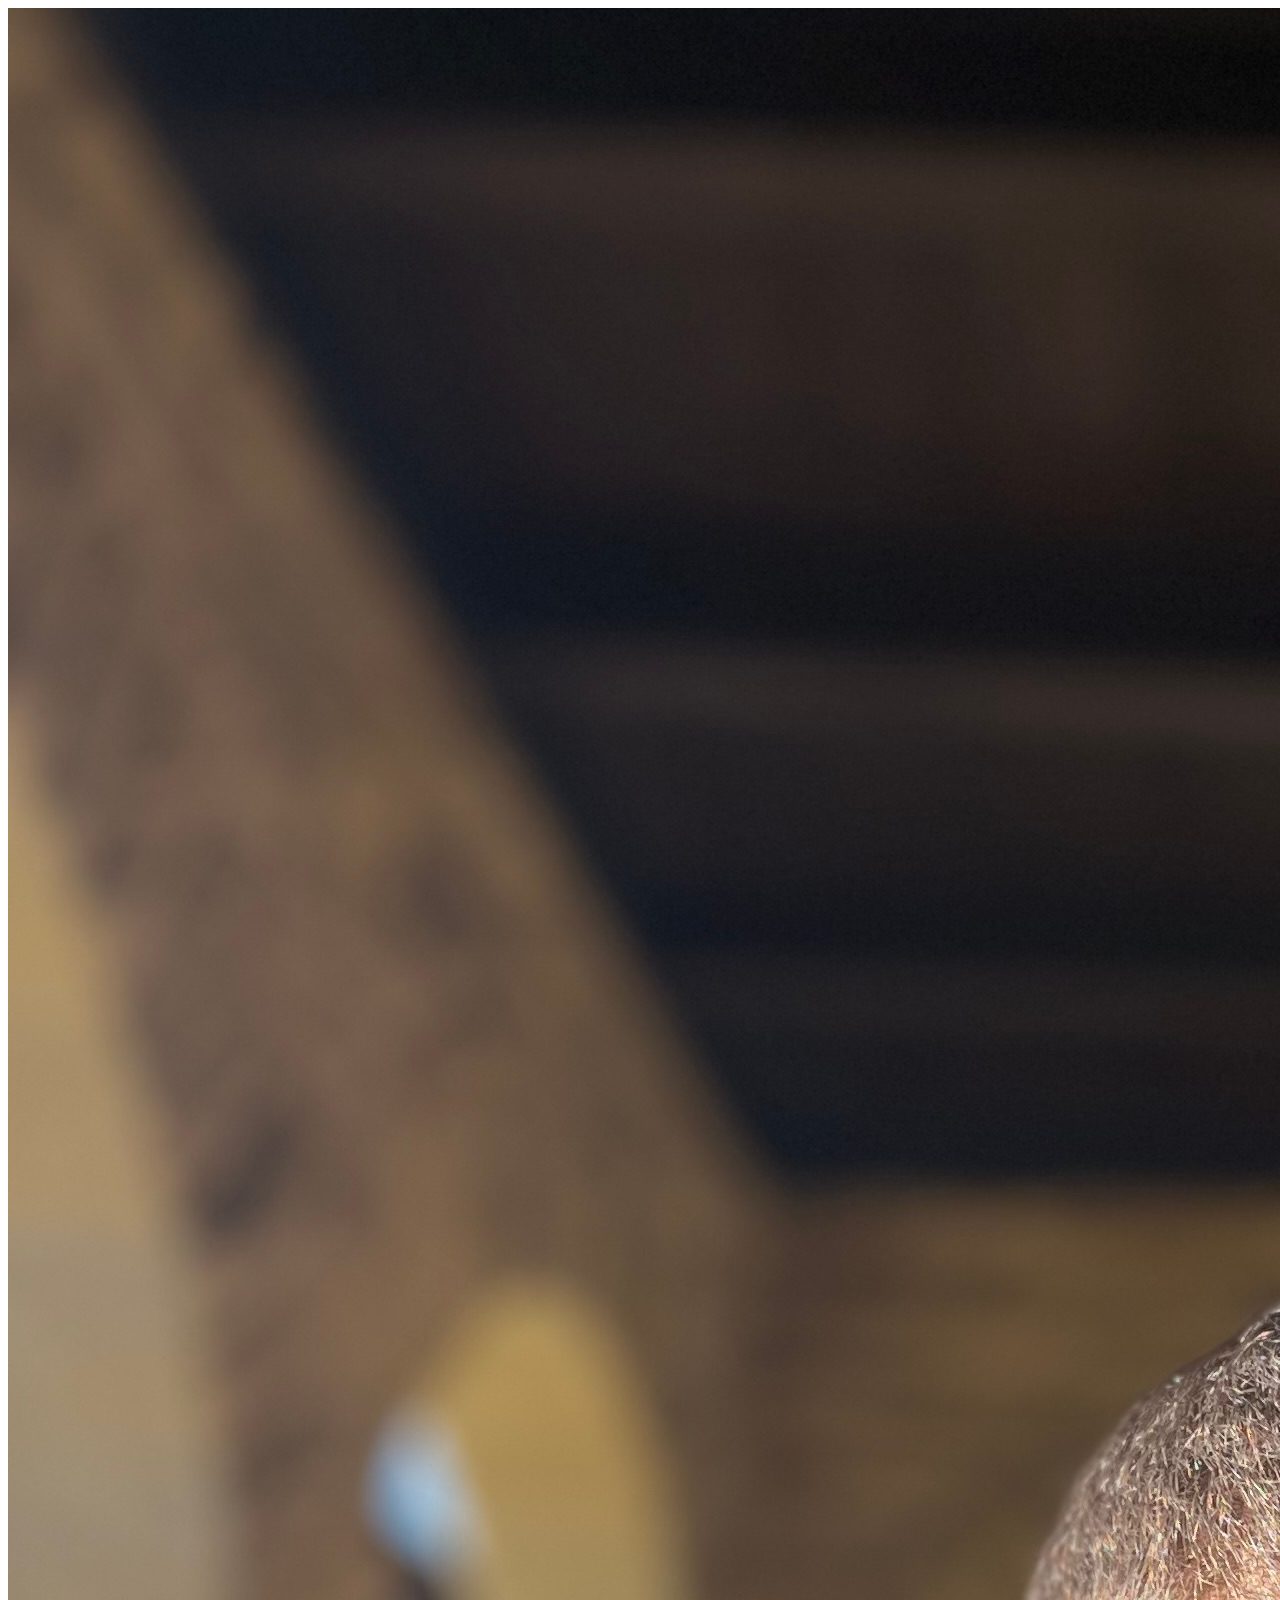
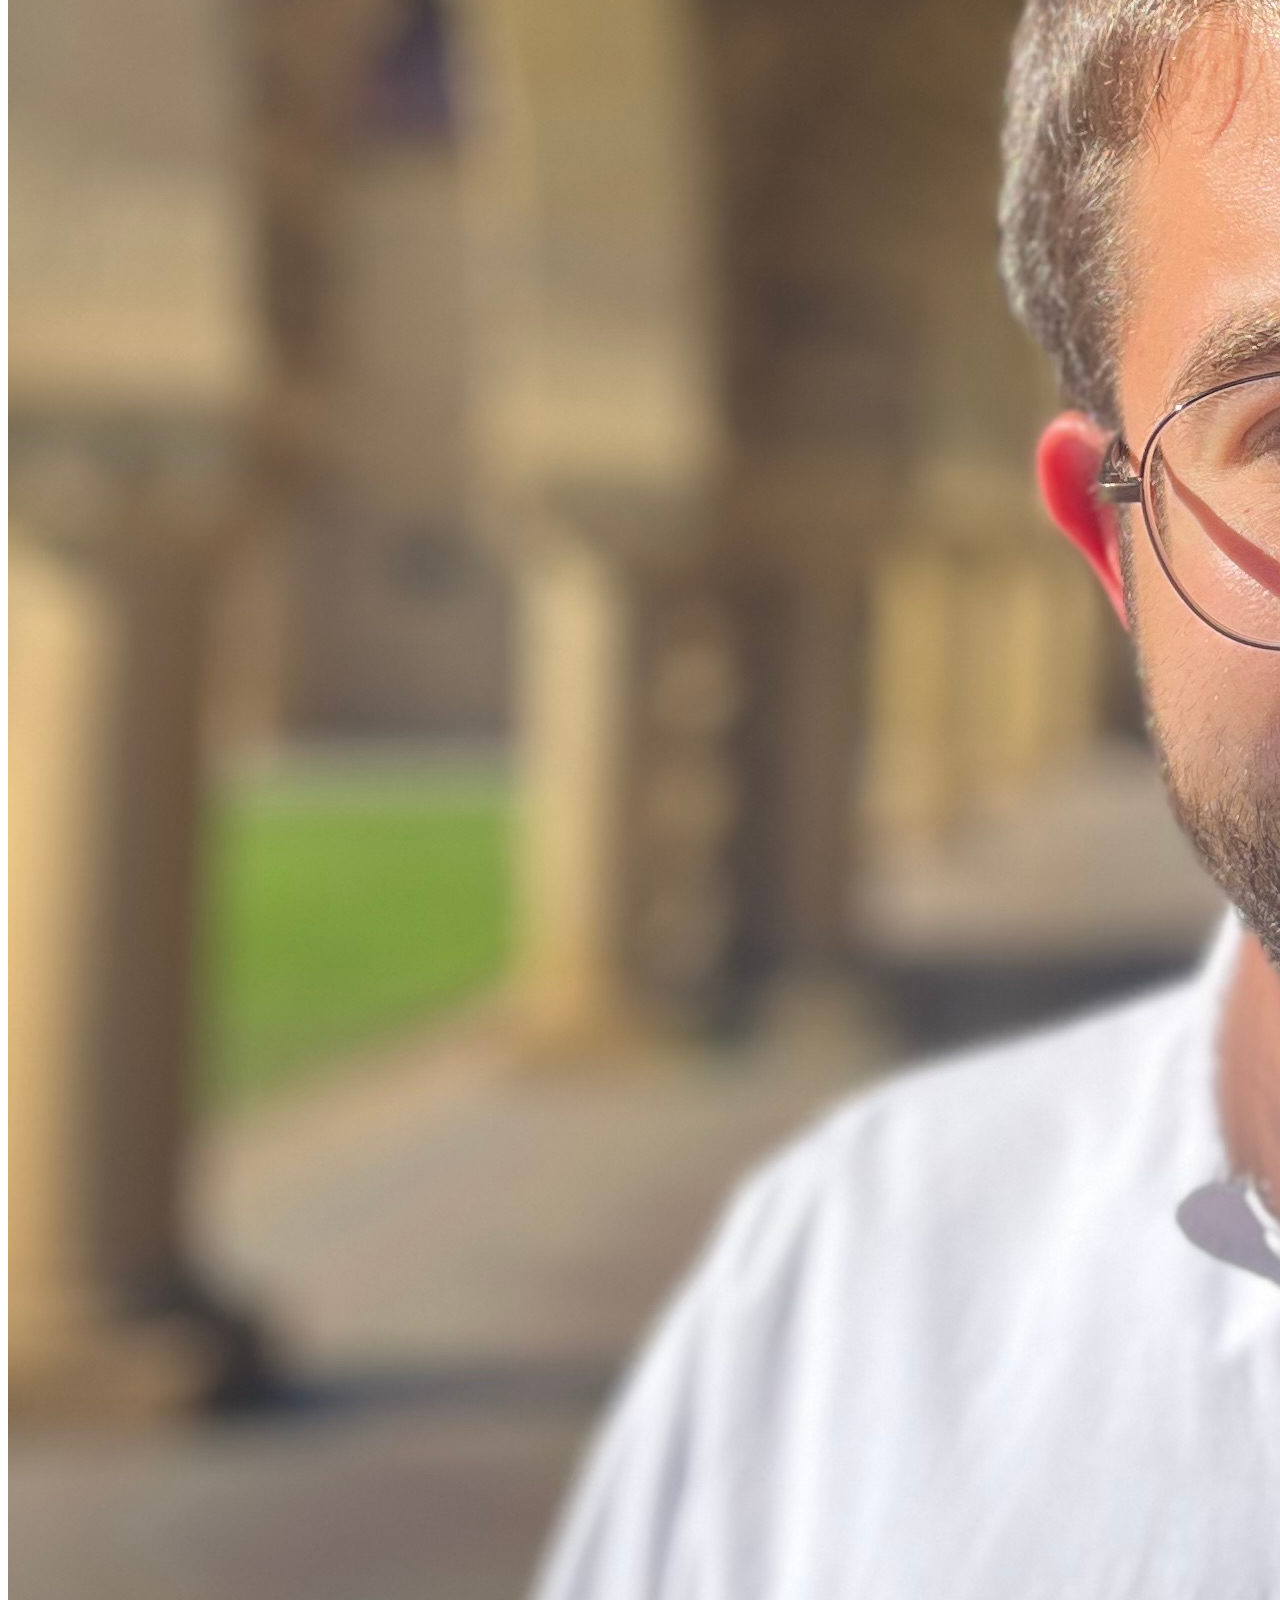
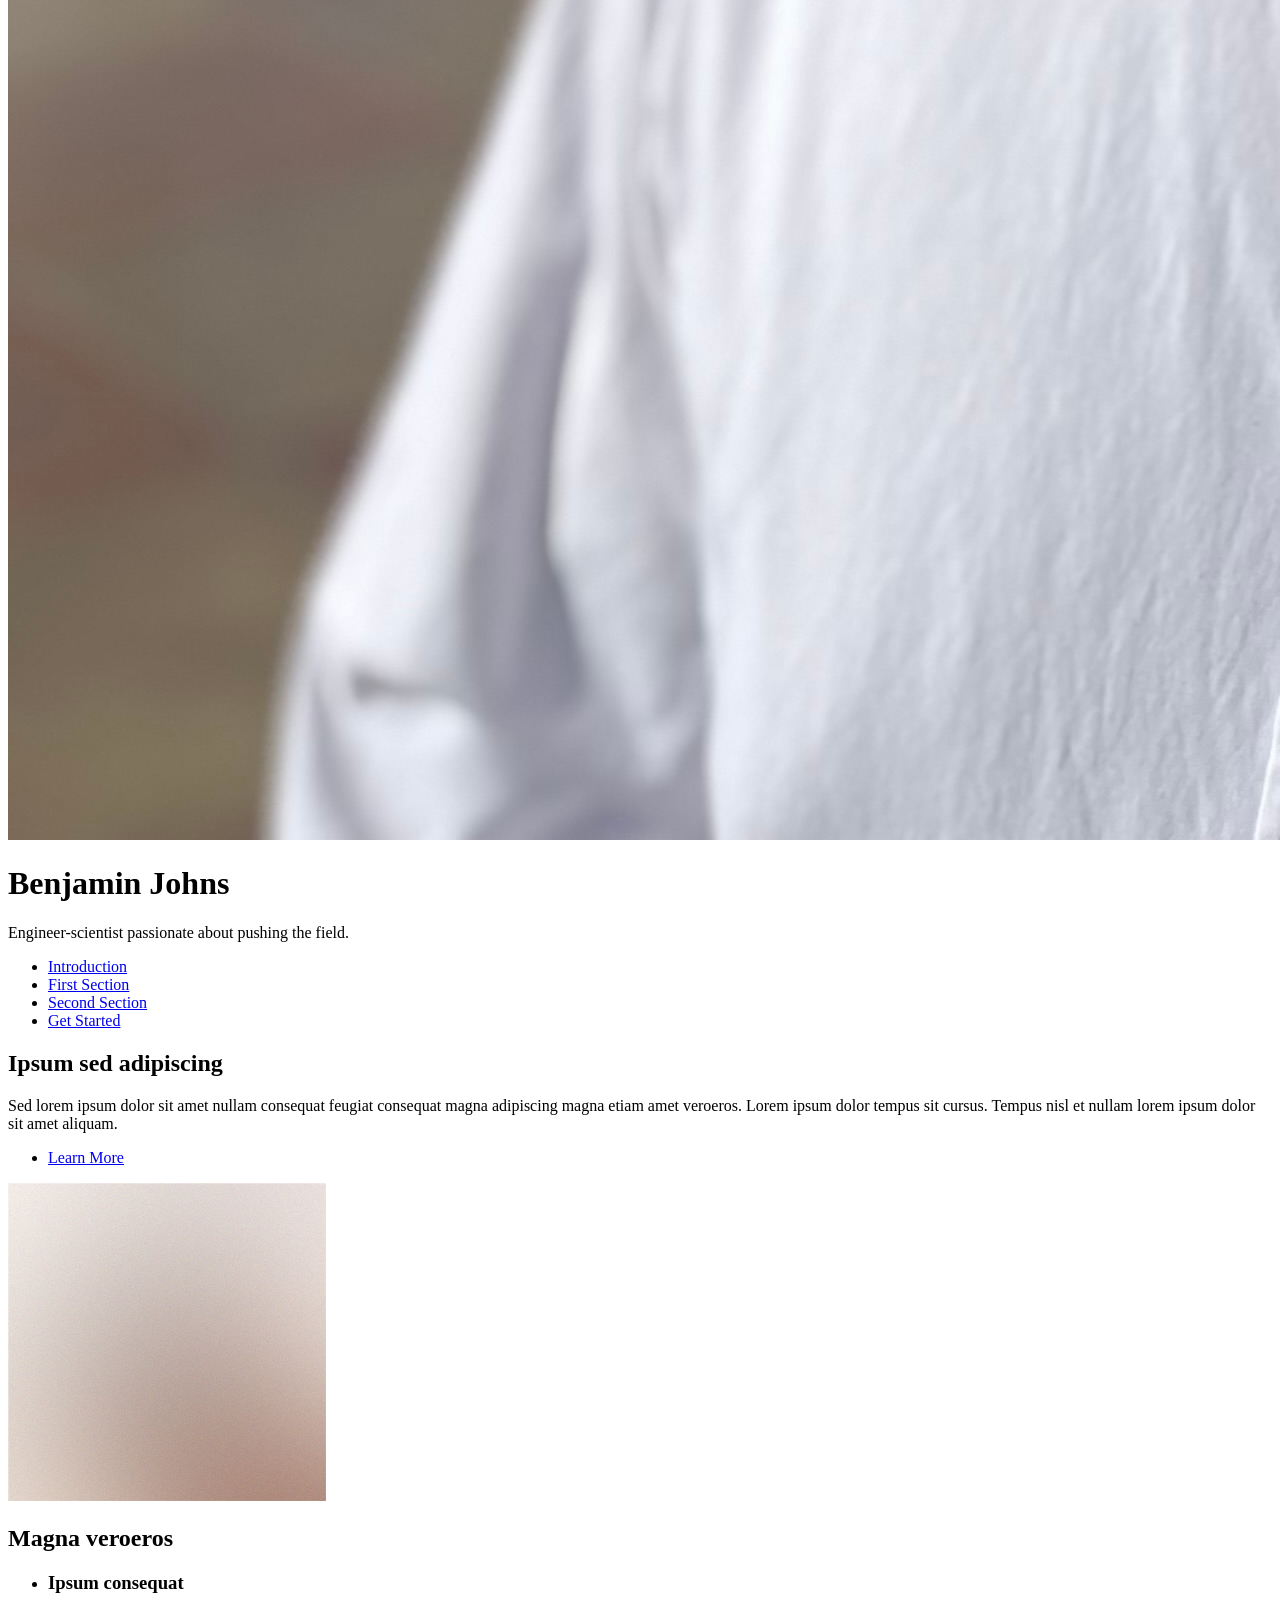
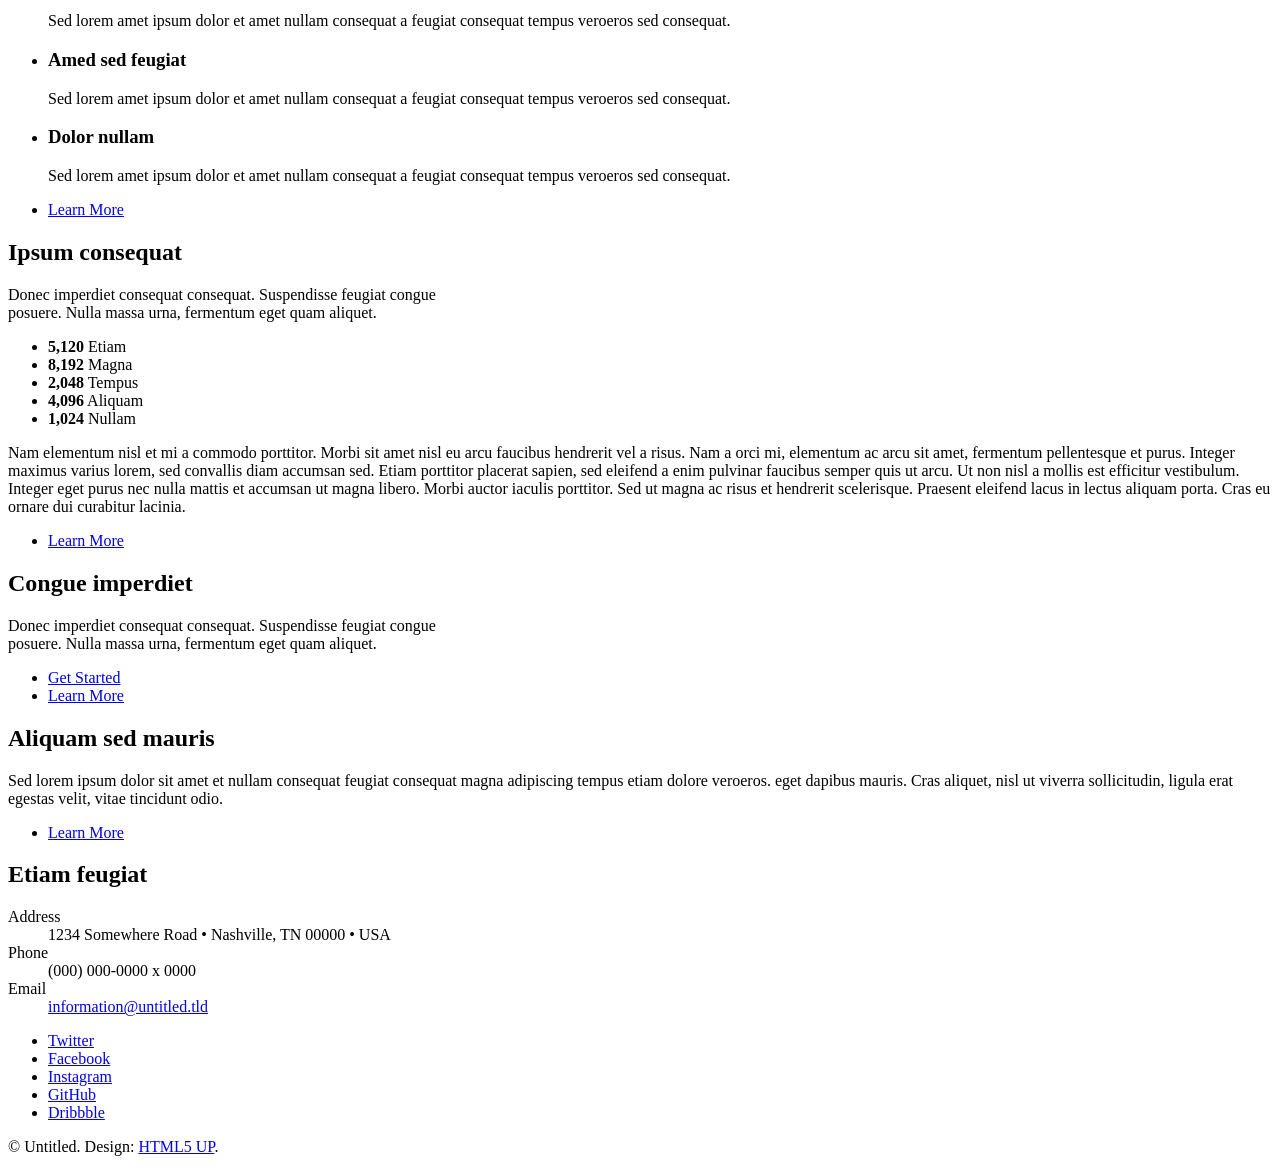
==== commit c53ad6f9: "Adjust profile" ====
--- a/index.html
+++ b/index.html
@@ -19,7 +19,7 @@
 
 				<!-- Header -->
 					<header id="header" class="alt">
-						<span class="ProfilePic1"><img src="images/ProfilePic1.jpeg" alt="" /></span>
+						<span class="logo"><img src="images/ProfilePic1.jpeg" alt="" /></span>
 						<h1>Benjamin Johns</h1>
 						<p>Engineer-scientist passionate about pushing the field</a>.</p>
 					</header>
--- a/assets/css/main.css
+++ b/assets/css/main.css
@@ -3121,10 +3121,7 @@
 				#header.alt .logo img {
 					display: block;
 					margin: 0 auto;
-					width: 150px; /* Adjust the size as needed */
-    				height: 150px; /* Adjust the size as needed */
-				    object-fit: cover; /* Ensures the image cover the box */
- 				    border-radius: 50%; /* Makes the image a circle */
+					max-width: 75%;
 				}
 
 		@media screen and (max-width: 1280px) {
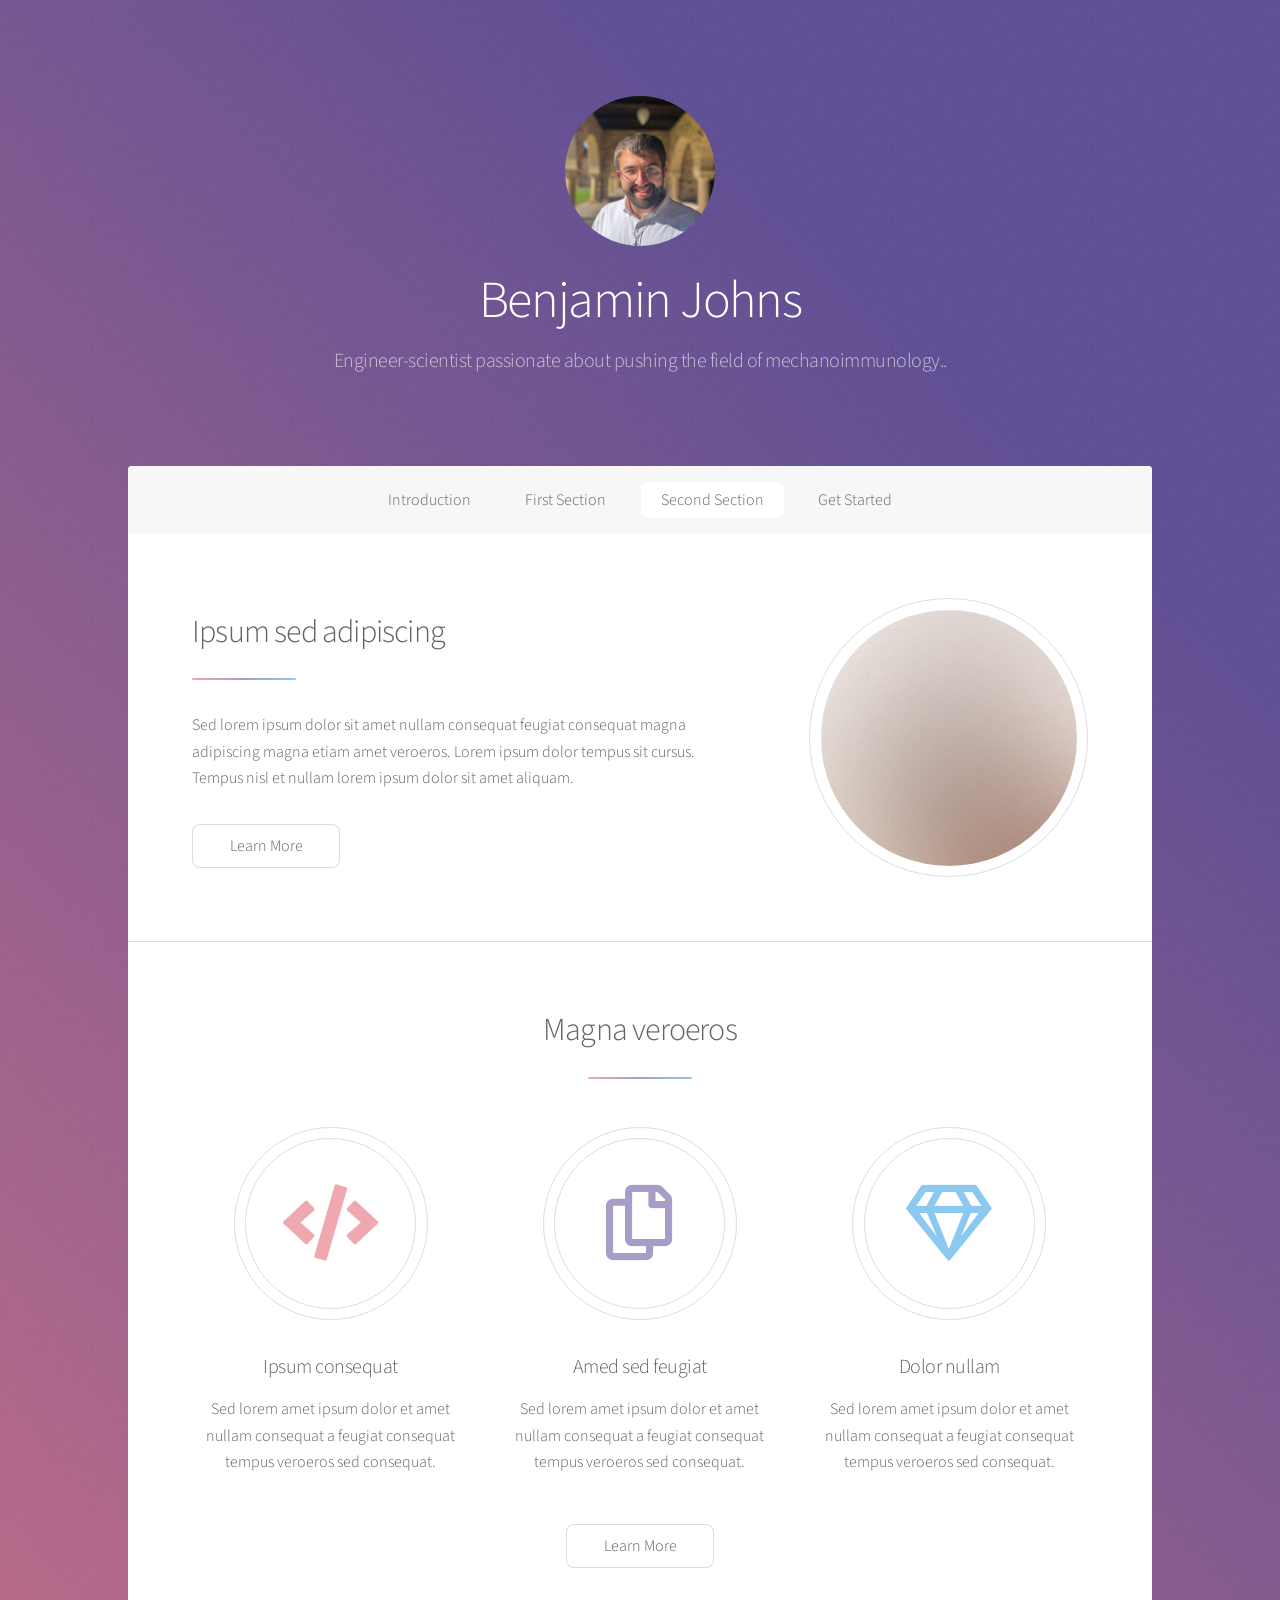
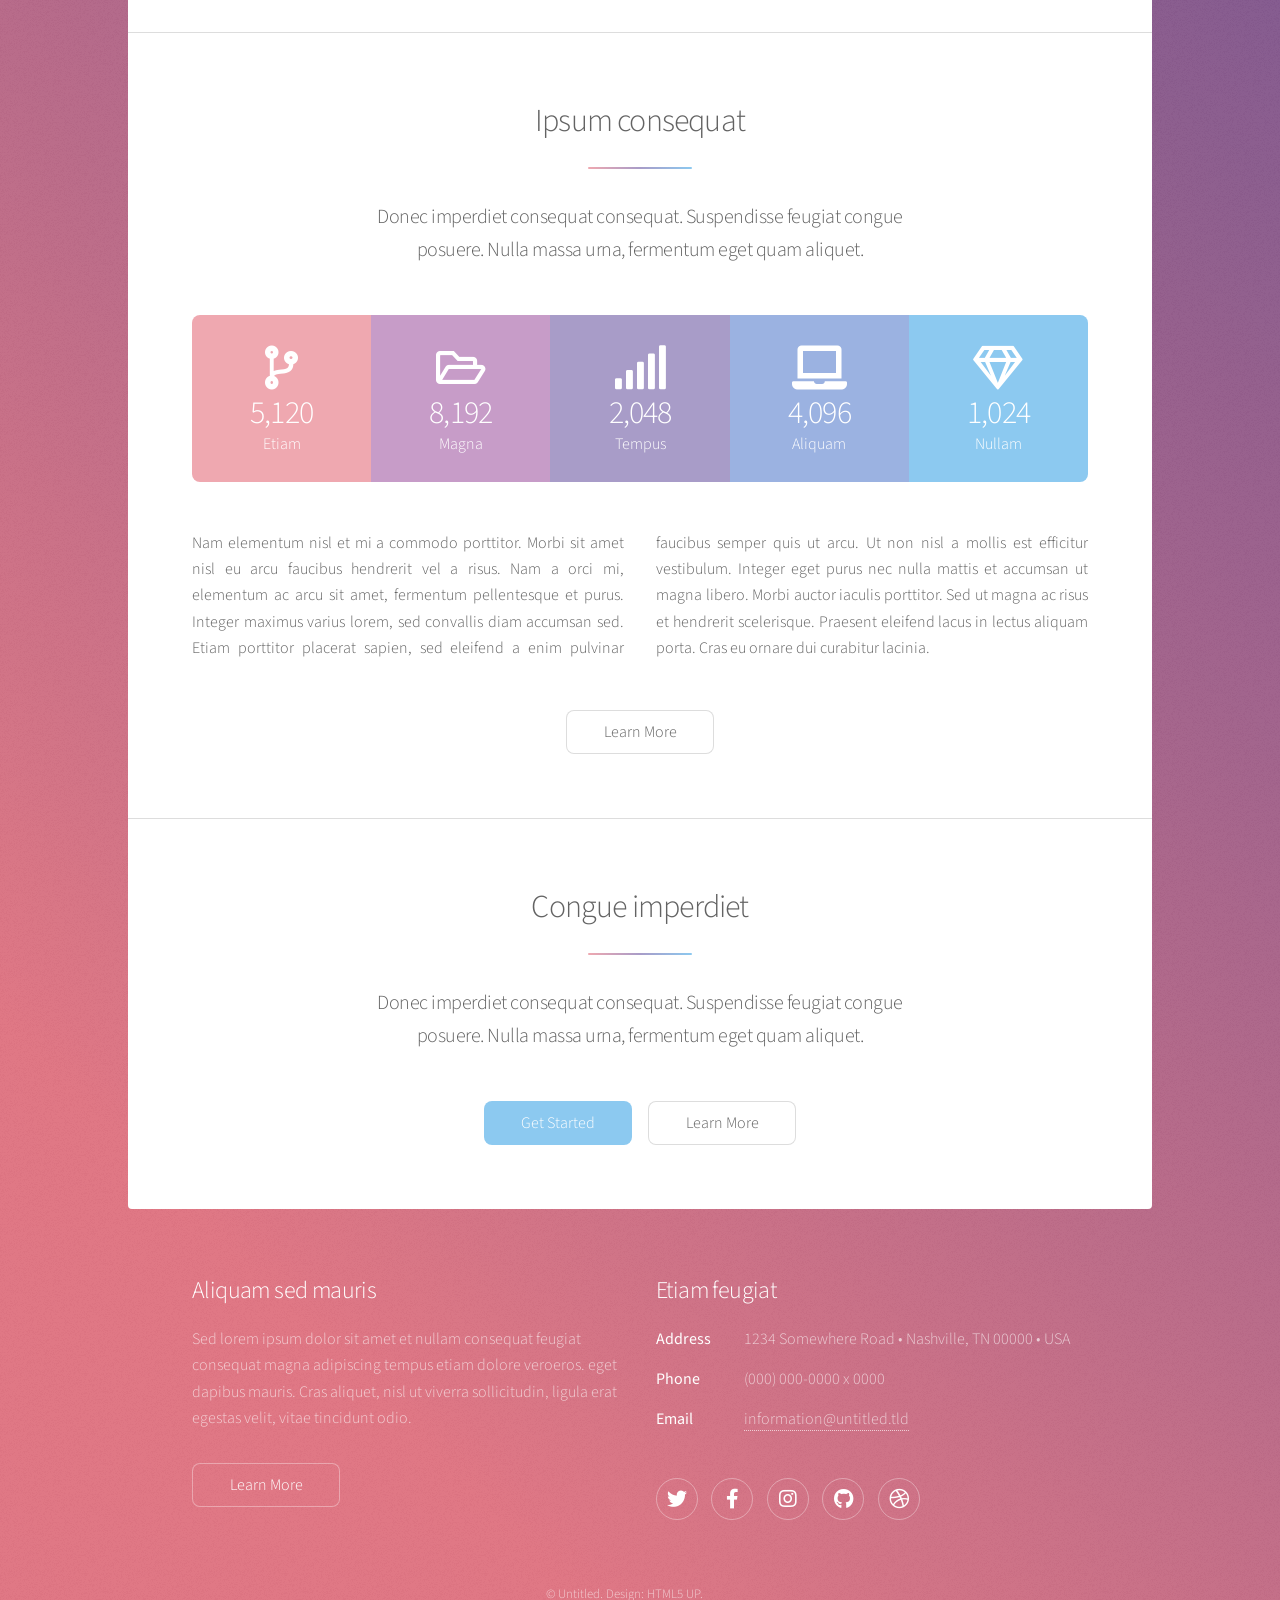
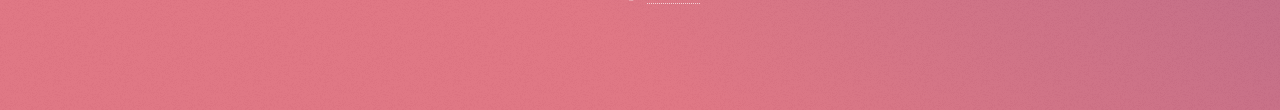
==== commit 7a48a80c: "blurb" ====
--- a/index.html
+++ b/index.html
@@ -1,9 +1,5 @@
 <!DOCTYPE HTML>
-<!--
-	Stellar by HTML5 UP
-	html5up.net | @ajlkn
-	Free for personal and commercial use under the CCA 3.0 license (html5up.net/license)
--->
+
 <html>
 	<head>
 		<title>Benjamin Johns</title>
@@ -21,7 +17,7 @@
 					<header id="header" class="alt">
 						<span class="logo"><img src="images/ProfilePic1.jpeg" alt="" /></span>
 						<h1>Benjamin Johns</h1>
-						<p>Engineer-scientist passionate about pushing the field</a>.</p>
+						<p>Engineer-scientist passionate about pushing the field of mechanoimmunology.</a>.</p>
 					</header>
 
 				<!-- Nav -->
--- a/assets/css/main.css
+++ b/assets/css/main.css
@@ -3122,6 +3122,10 @@
 					display: block;
 					margin: 0 auto;
 					max-width: 75%;
+					width: 150px; /* Adjust the size as needed */
+    				height: 150px; /* Adjust the size as needed */
+				    object-fit: cover; /* Ensures the image cover the box */
+ 				    border-radius: 50%; /* Makes the image a circle */
 				}
 
 		@media screen and (max-width: 1280px) {
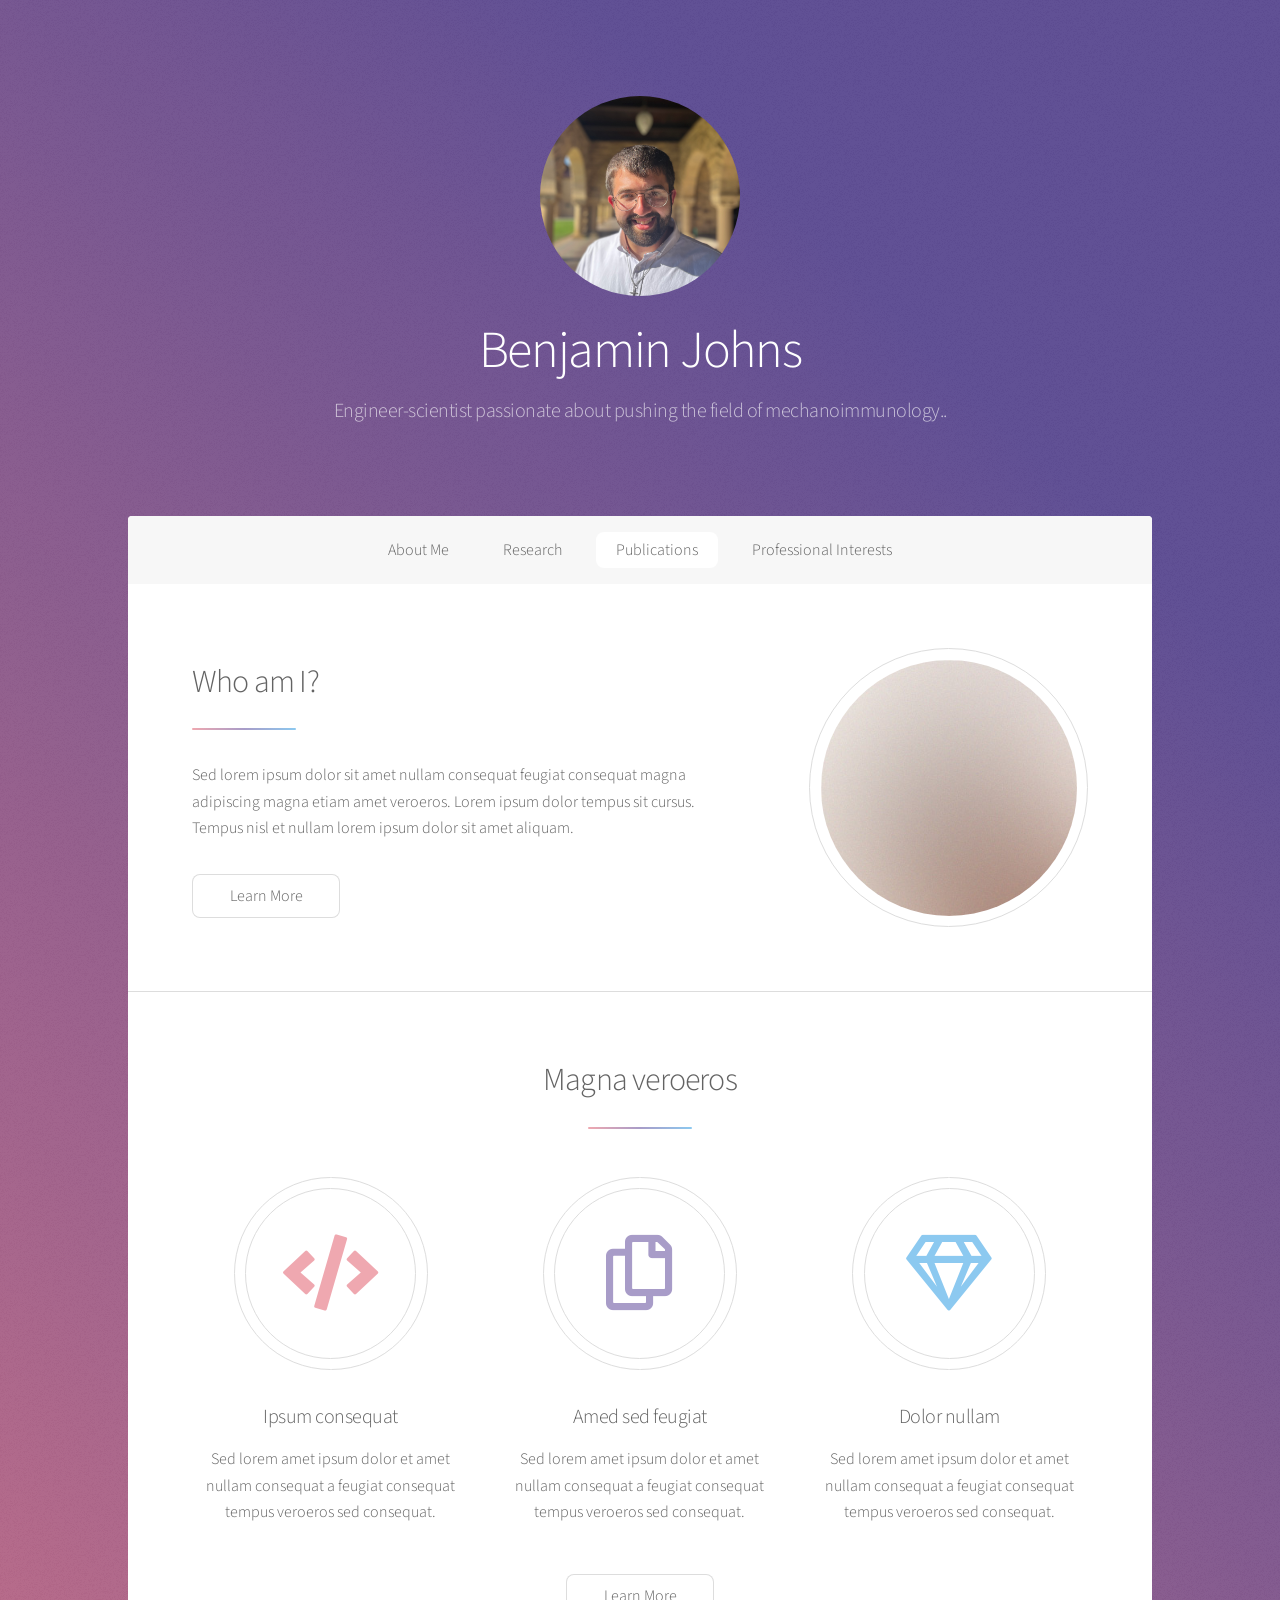
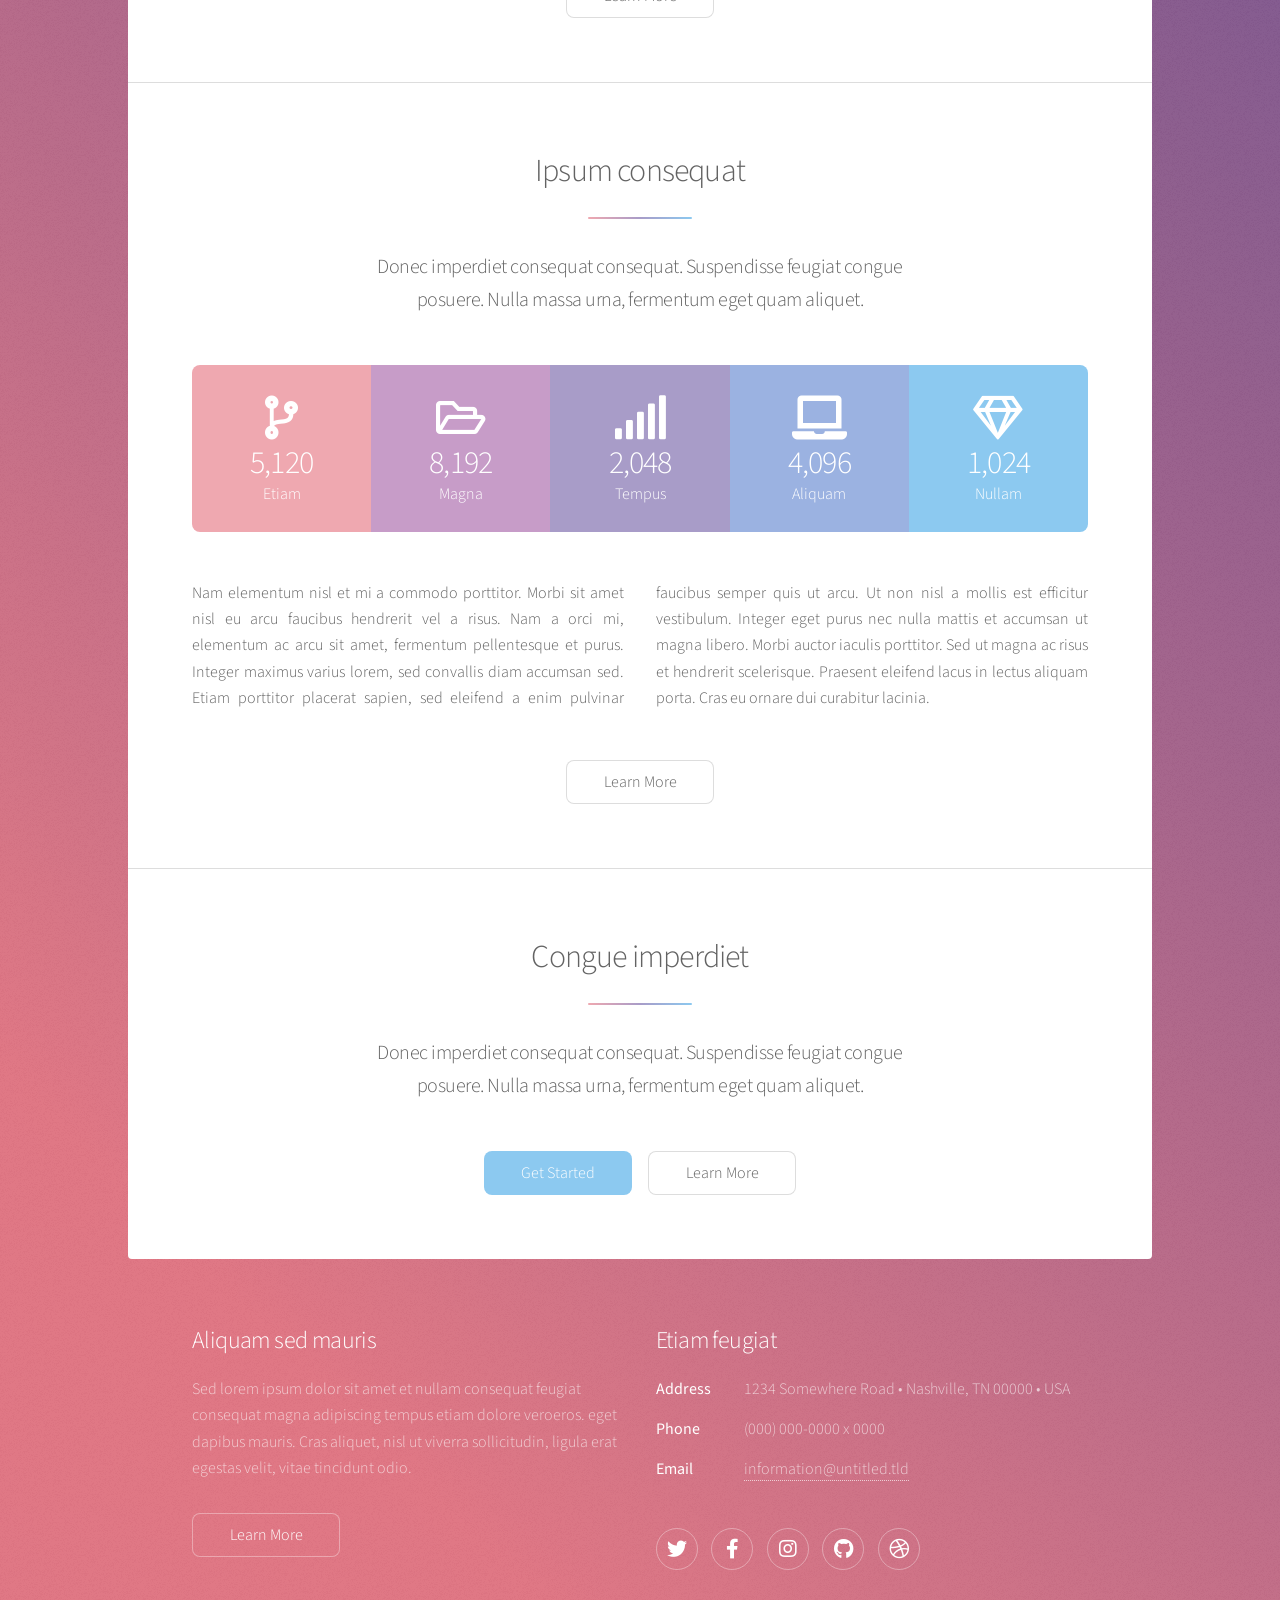
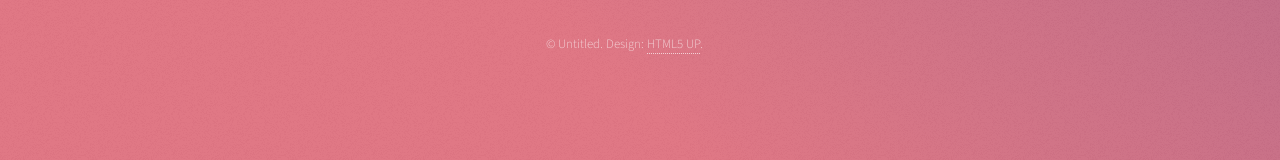
==== commit b98dee3b: "titles" ====
--- a/index.html
+++ b/index.html
@@ -23,10 +23,10 @@
 				<!-- Nav -->
 					<nav id="nav">
 						<ul>
-							<li><a href="#intro" class="active">Introduction</a></li>
-							<li><a href="#first">First Section</a></li>
-							<li><a href="#second">Second Section</a></li>
-							<li><a href="#cta">Get Started</a></li>
+							<li><a href="#intro" class="active">About Me</a></li>
+							<li><a href="#first">Research</a></li>
+							<li><a href="#second">Publications</a></li>
+							<li><a href="#cta">Professional Interests</a></li>
 						</ul>
 					</nav>
 
@@ -38,7 +38,7 @@
 								<div class="spotlight">
 									<div class="content">
 										<header class="major">
-											<h2>Ipsum sed adipiscing</h2>
+											<h2>Who am I?</h2>
 										</header>
 										<p>Sed lorem ipsum dolor sit amet nullam consequat feugiat consequat magna
 										adipiscing magna etiam amet veroeros. Lorem ipsum dolor tempus sit cursus.
--- a/assets/css/main.css
+++ b/assets/css/main.css
@@ -3122,8 +3122,8 @@
 					display: block;
 					margin: 0 auto;
 					max-width: 75%;
-					width: 150px; /* Adjust the size as needed */
-    				height: 150px; /* Adjust the size as needed */
+					width: 200px; /* Adjust the size as needed */
+    				height: 200px; /* Adjust the size as needed */
 				    object-fit: cover; /* Ensures the image cover the box */
  				    border-radius: 50%; /* Makes the image a circle */
 				}
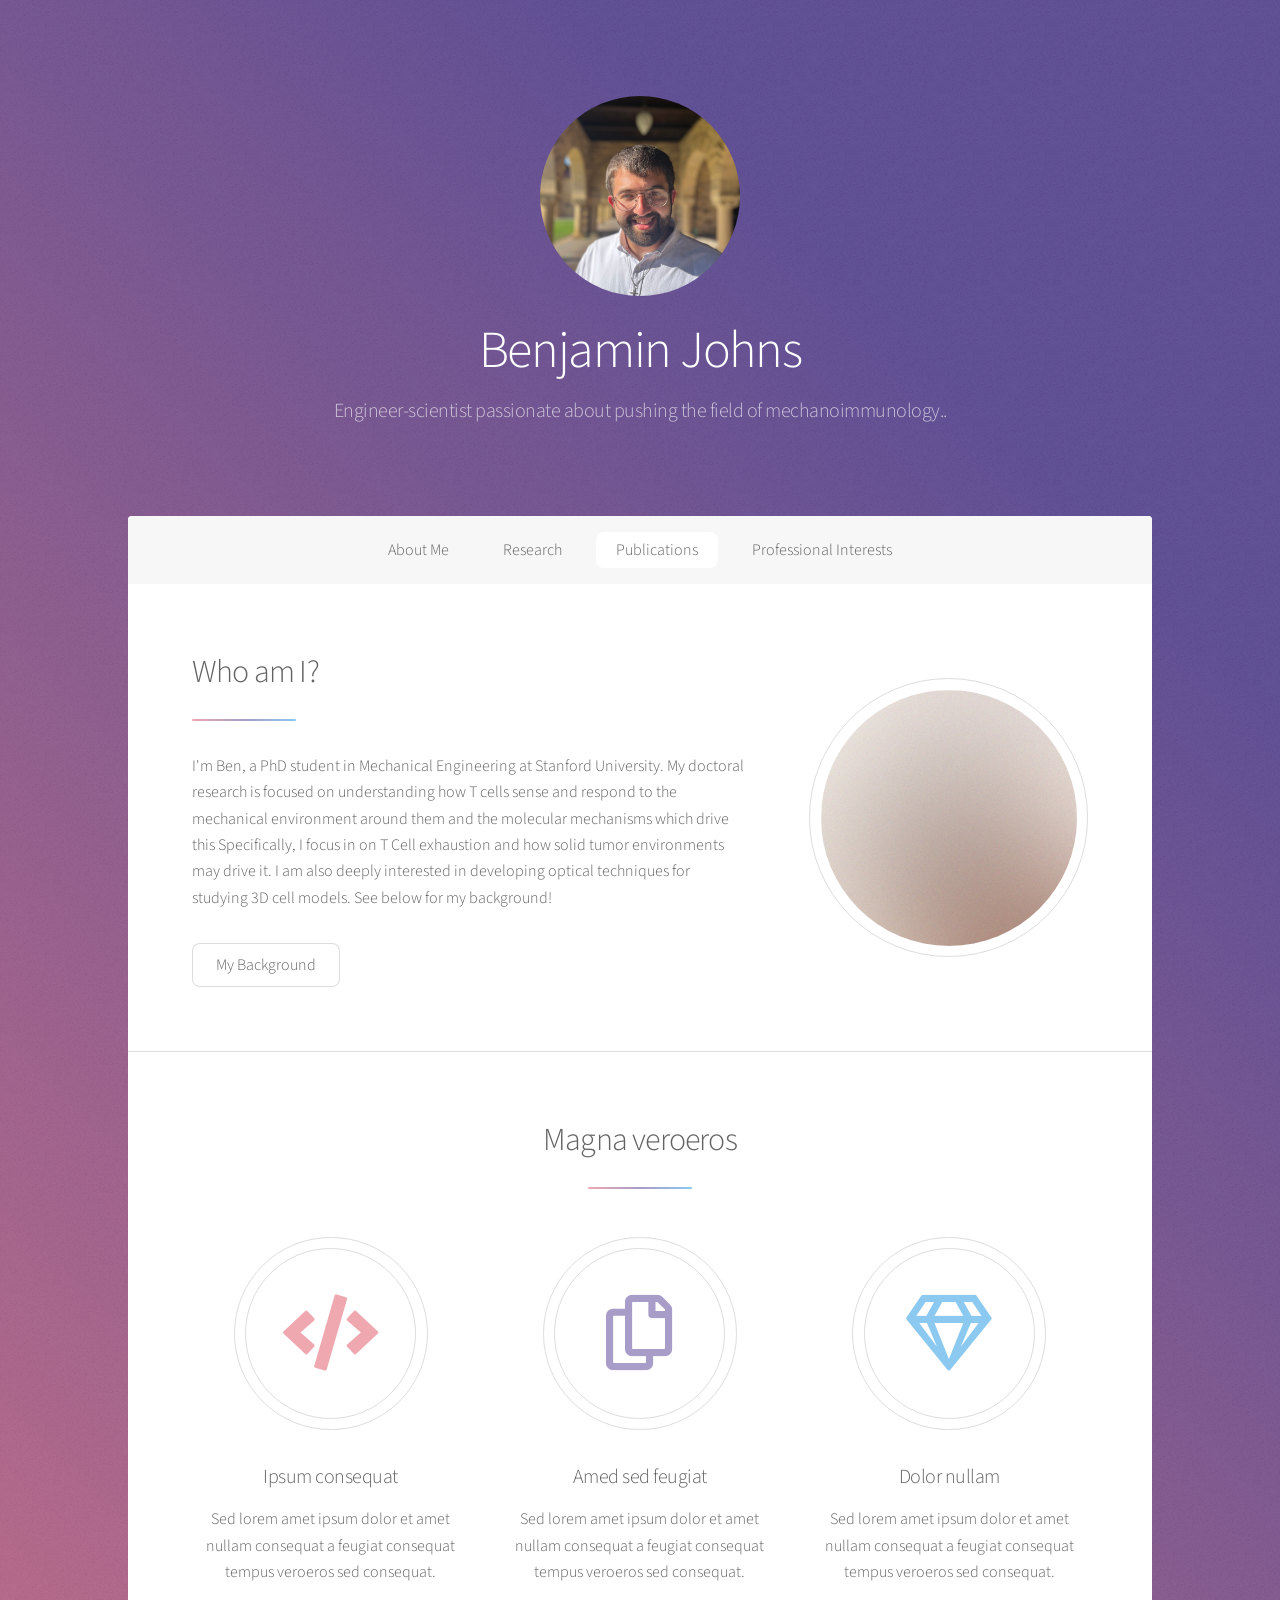
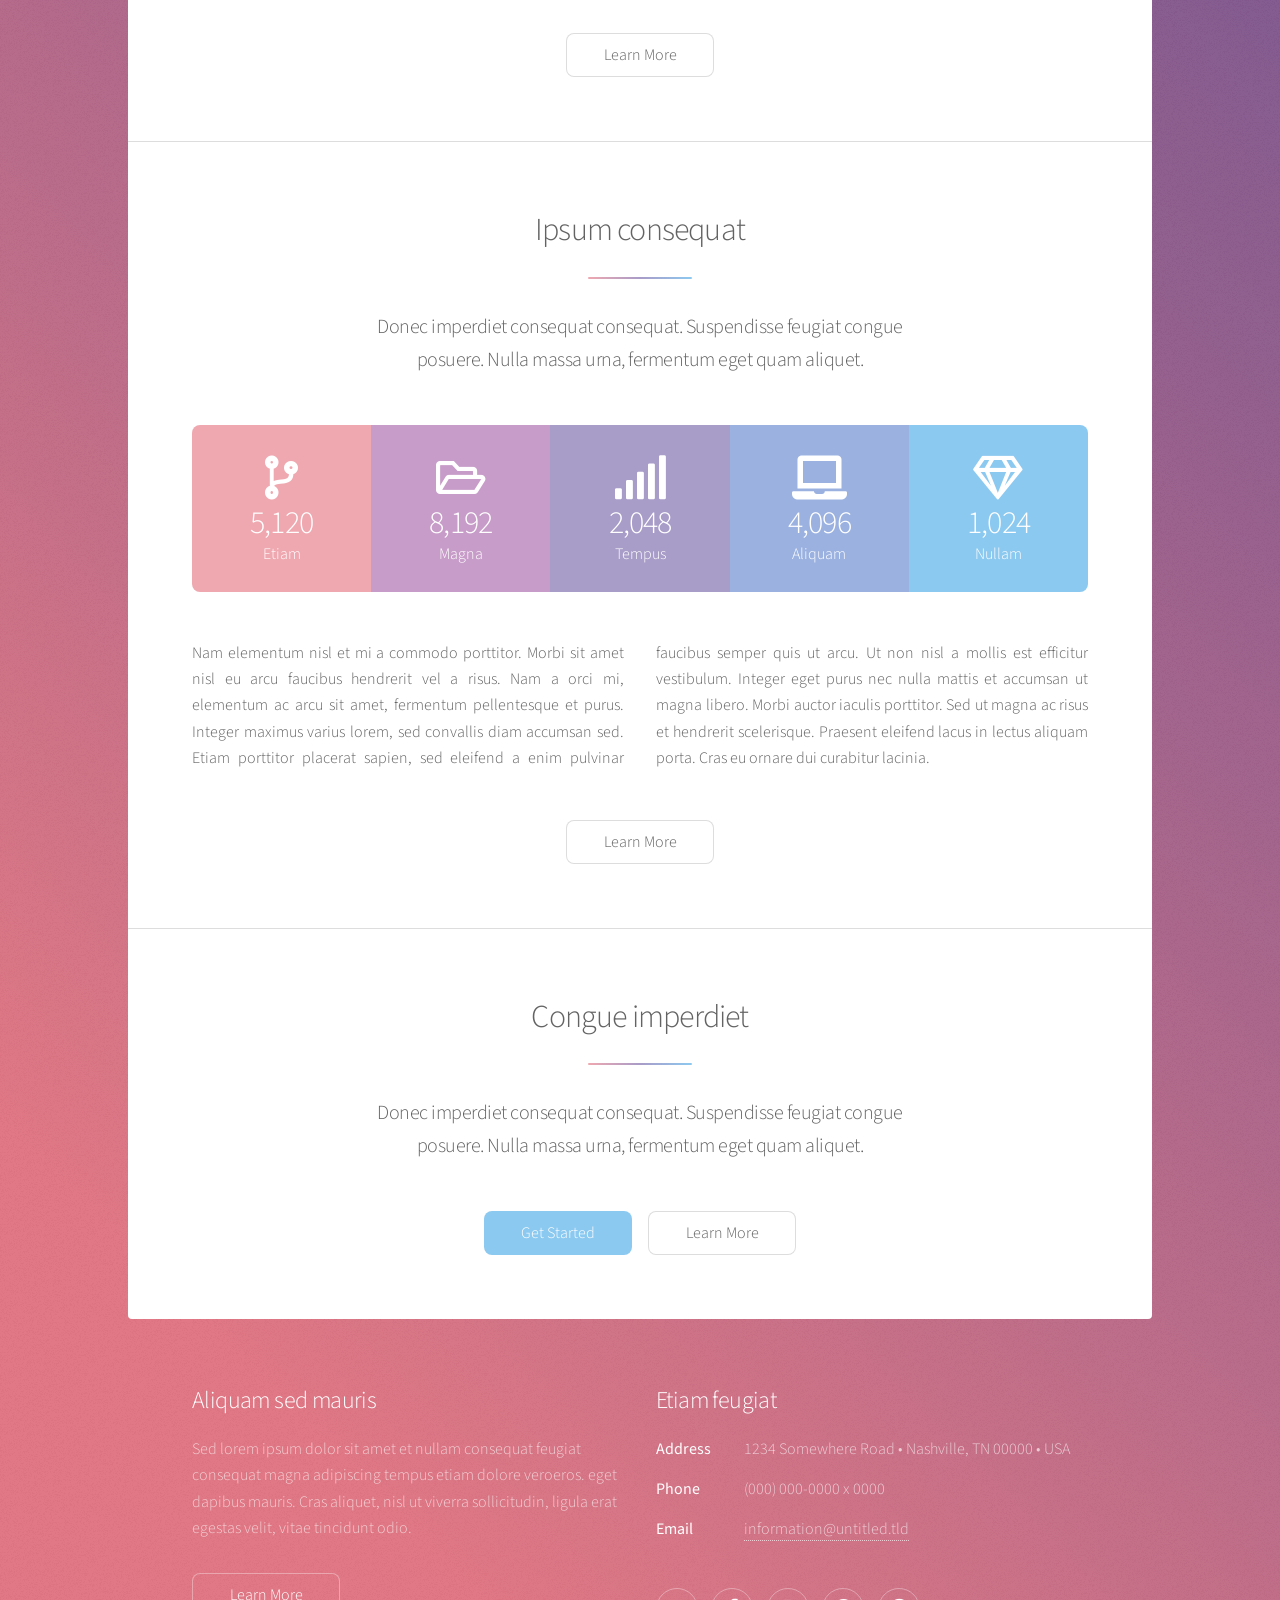
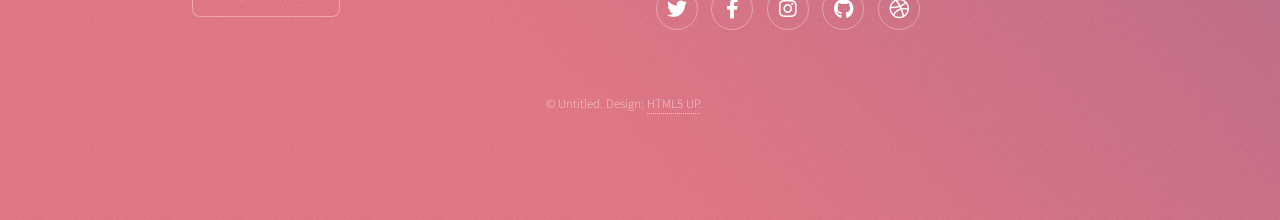
==== commit 99eb27b2: "Added bio first page" ====
--- a/index.html
+++ b/index.html
@@ -40,11 +40,14 @@
 										<header class="major">
 											<h2>Who am I?</h2>
 										</header>
-										<p>Sed lorem ipsum dolor sit amet nullam consequat feugiat consequat magna
-										adipiscing magna etiam amet veroeros. Lorem ipsum dolor tempus sit cursus.
-										Tempus nisl et nullam lorem ipsum dolor sit amet aliquam.</p>
+										<p>I'm Ben, a PhD student in Mechanical Engineering at Stanford University.  
+											My doctoral research is focused on understanding how T cells sense and
+											respond to the mechanical environment around them and the molecular mechanisms which drive this
+											Specifically, I focus in on T Cell exhaustion and how solid tumor environments may drive it.
+											I am also deeply interested in developing optical techniques for studying 3D cell models. See below
+											for my background! </p>
 										<ul class="actions">
-											<li><a href="generic.html" class="button">Learn More</a></li>
+											<li><a href="generic.html" class="button">My Background</a></li>
 										</ul>
 									</div>
 									<span class="image"><img src="images/pic01.jpg" alt="" /></span>
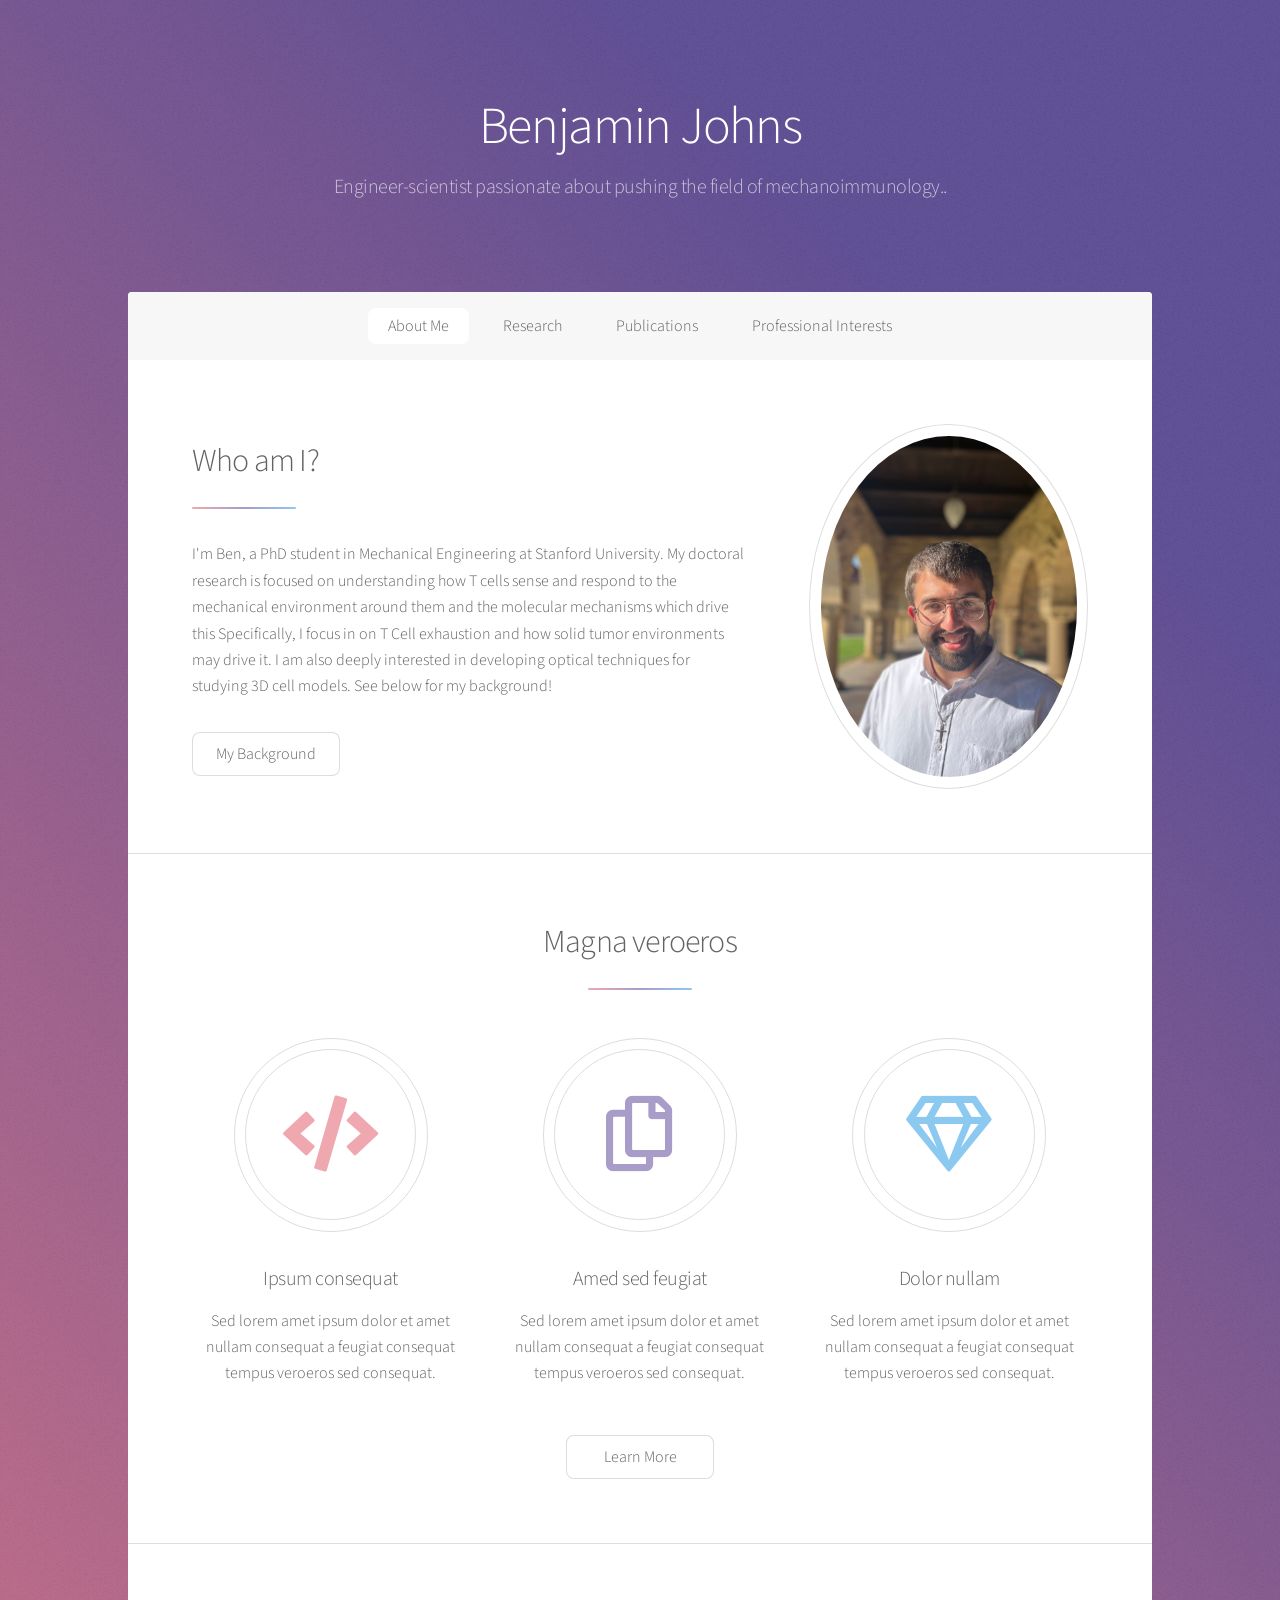
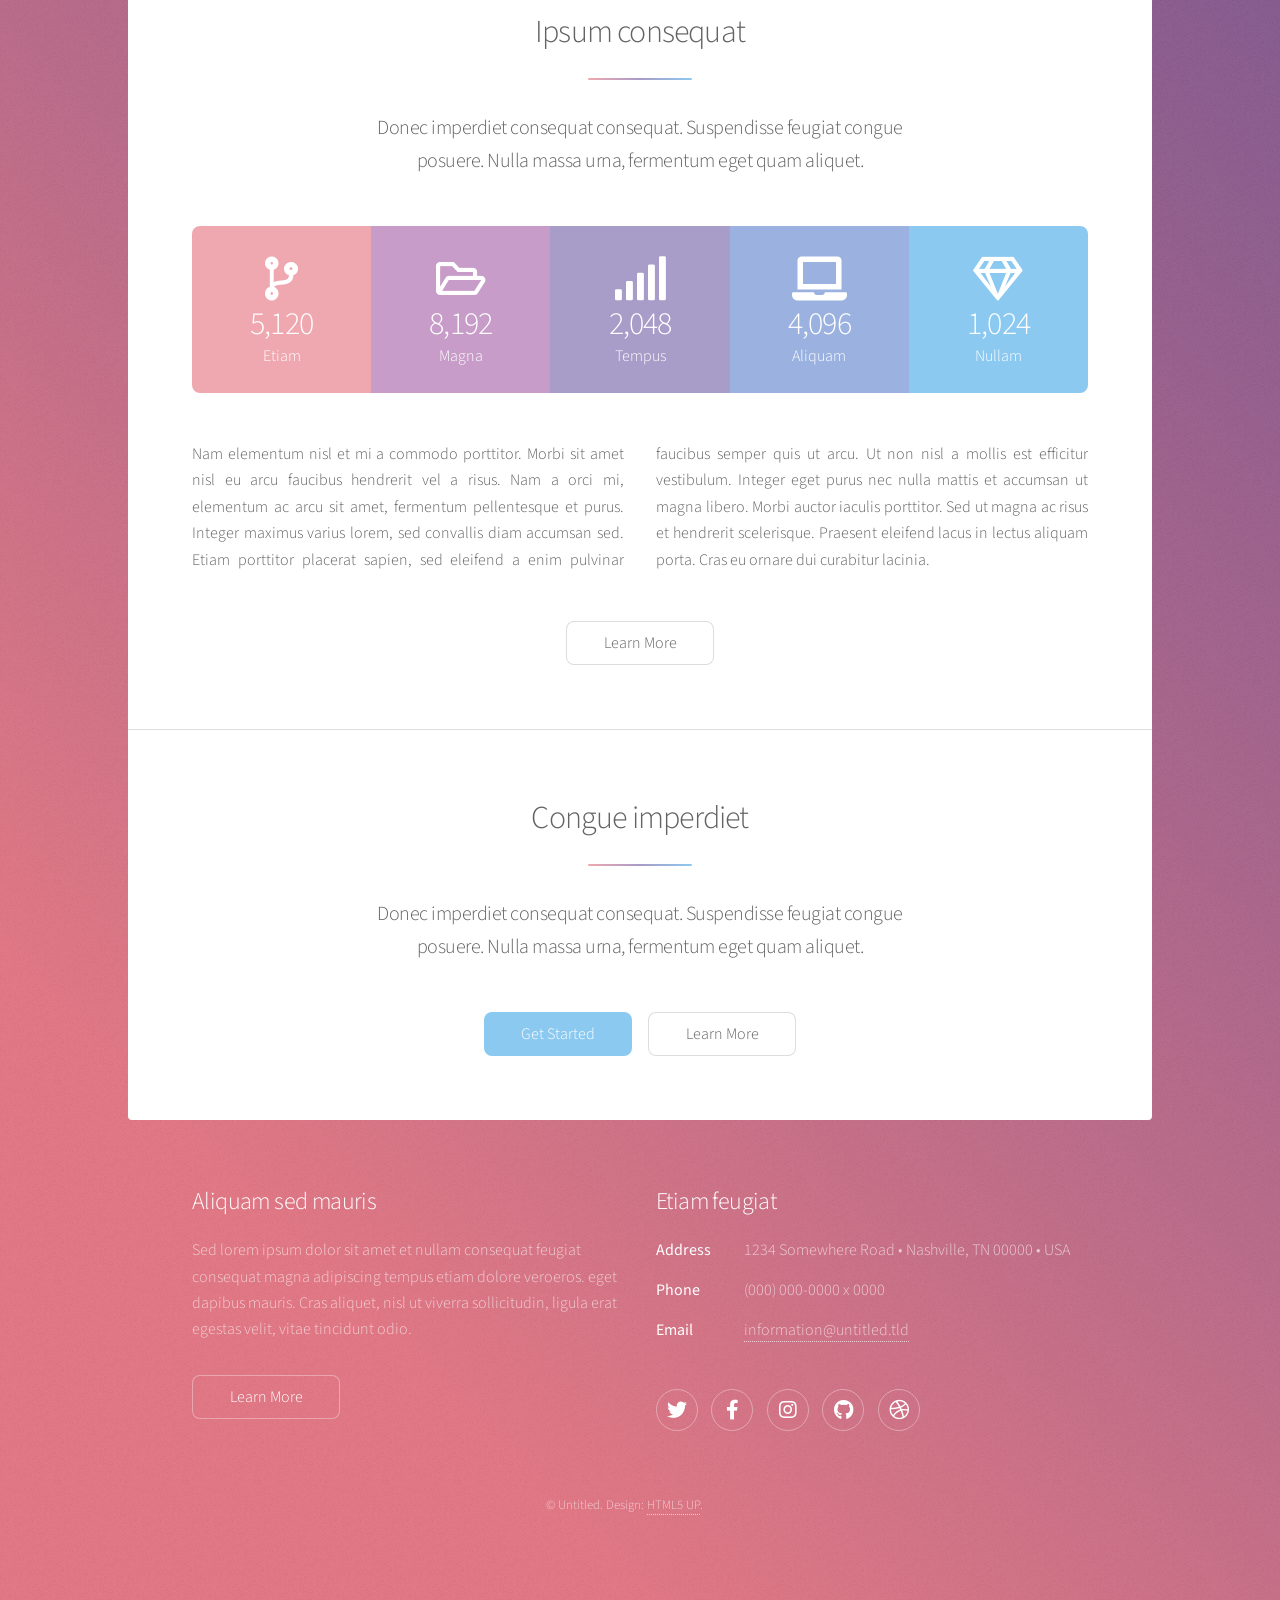
==== commit 05ec693c: "Added background" ====
--- a/index.html
+++ b/index.html
@@ -15,7 +15,6 @@
 
 				<!-- Header -->
 					<header id="header" class="alt">
-						<span class="logo"><img src="images/ProfilePic1.jpeg" alt="" /></span>
 						<h1>Benjamin Johns</h1>
 						<p>Engineer-scientist passionate about pushing the field of mechanoimmunology.</a>.</p>
 					</header>
@@ -47,10 +46,10 @@
 											I am also deeply interested in developing optical techniques for studying 3D cell models. See below
 											for my background! </p>
 										<ul class="actions">
-											<li><a href="generic.html" class="button">My Background</a></li>
+											<li><a href="background.html" class="button">My Background</a></li>
 										</ul>
 									</div>
-									<span class="image"><img src="images/pic01.jpg" alt="" /></span>
+									<span class="image"><img src="images/ProfilePic1.jpeg" alt="" /></span>
 								</div>
 							</section>
 
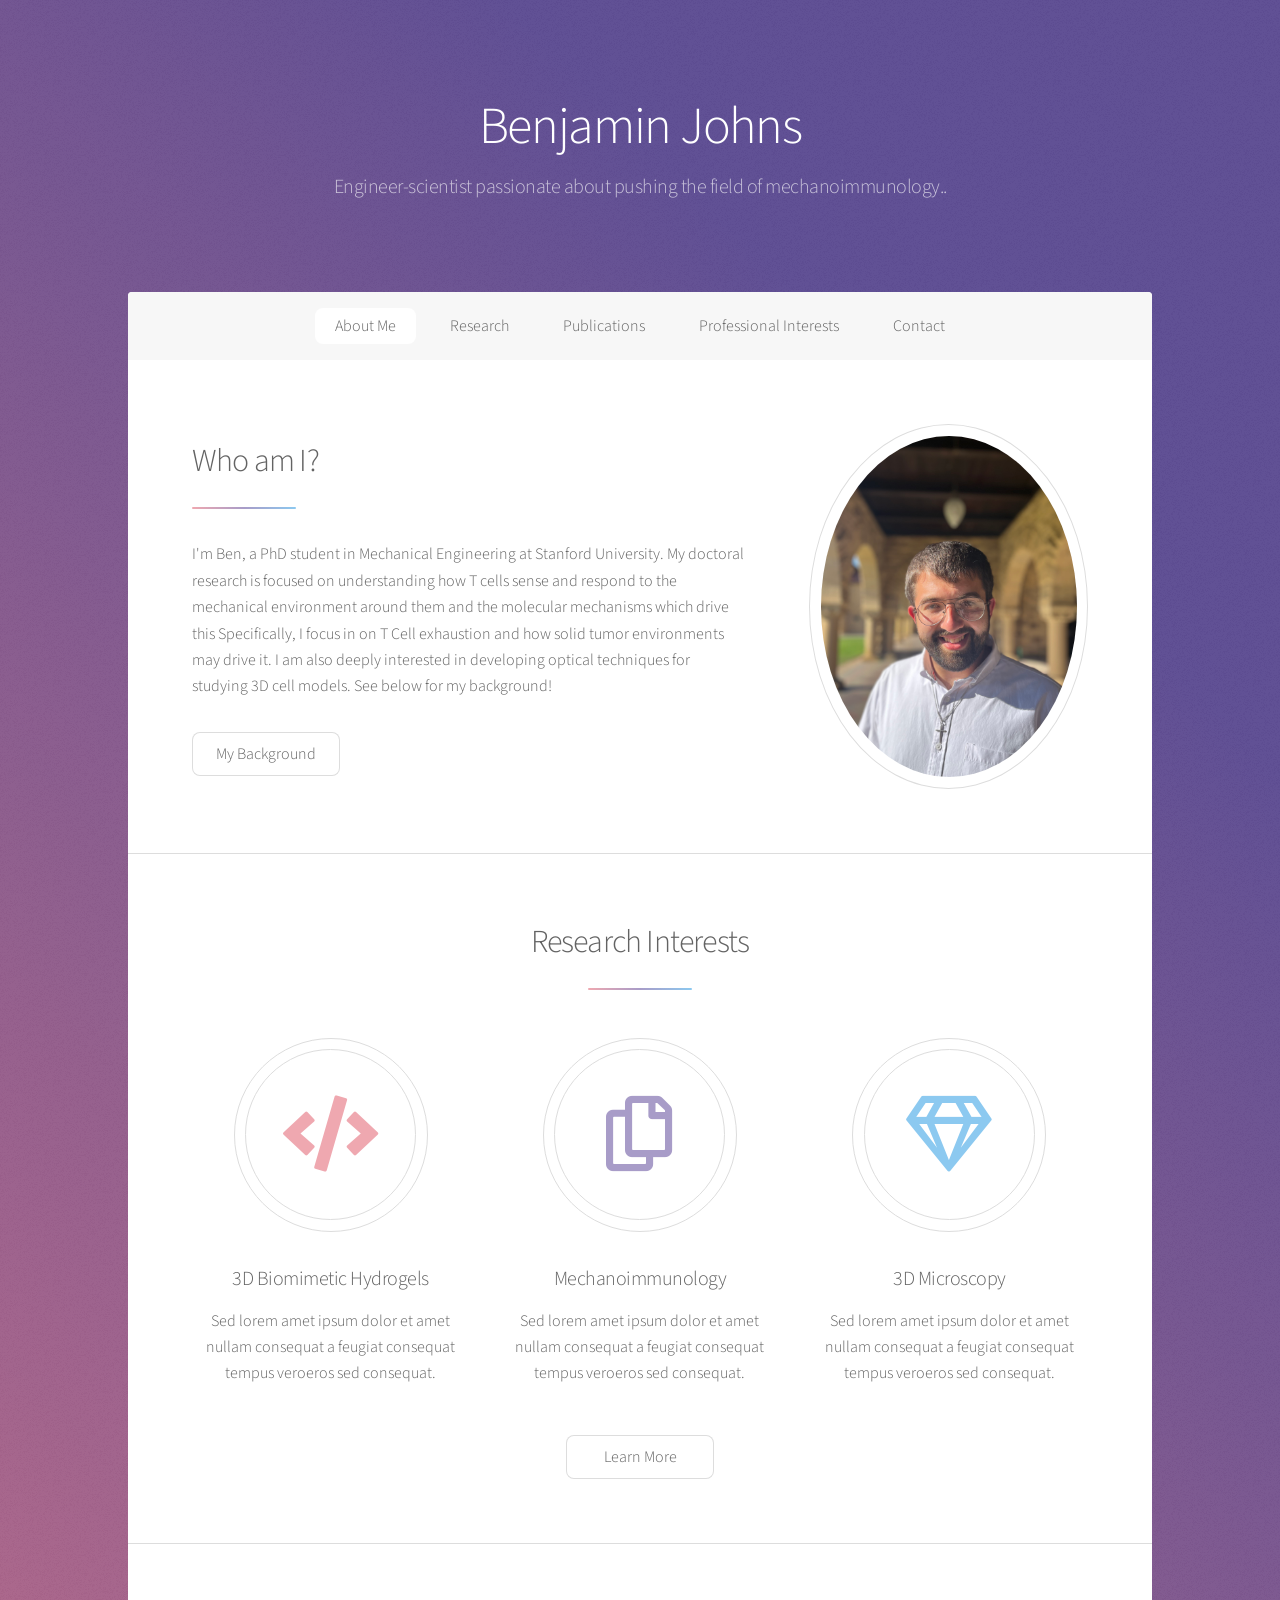
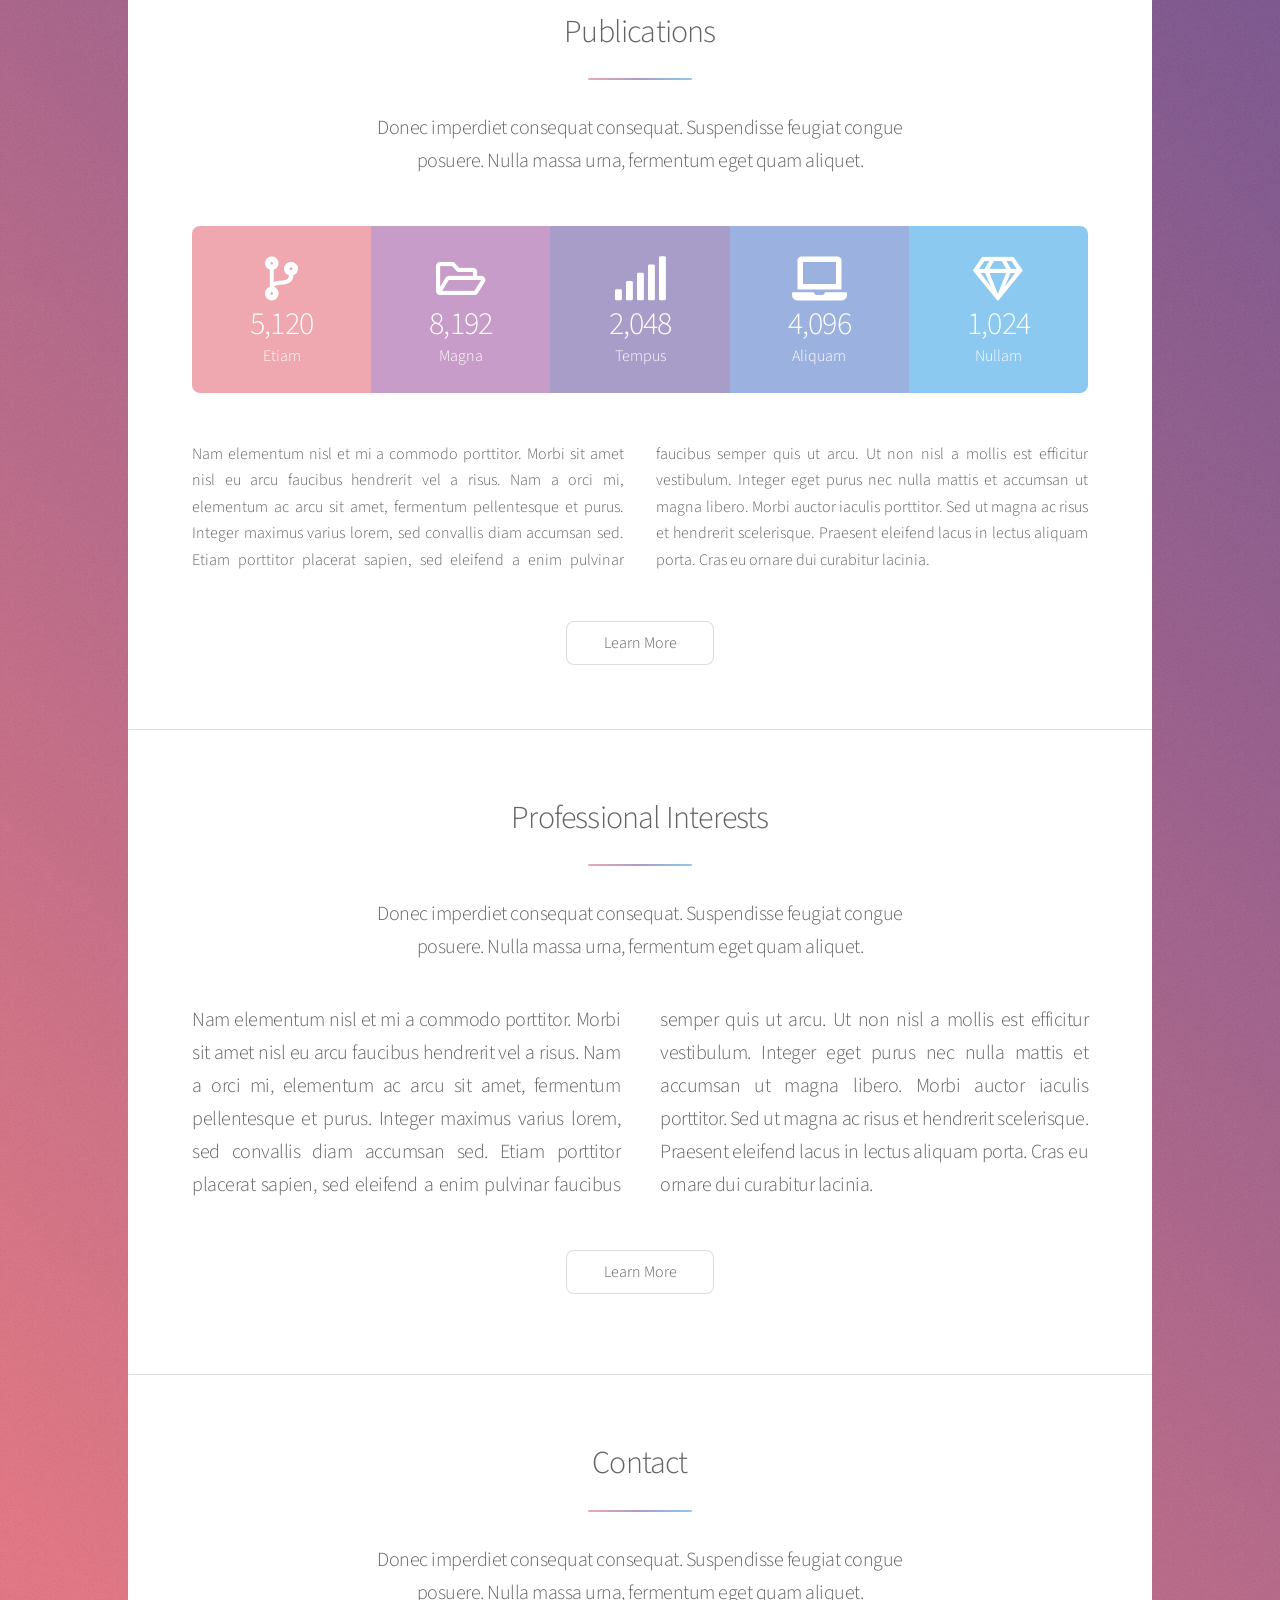
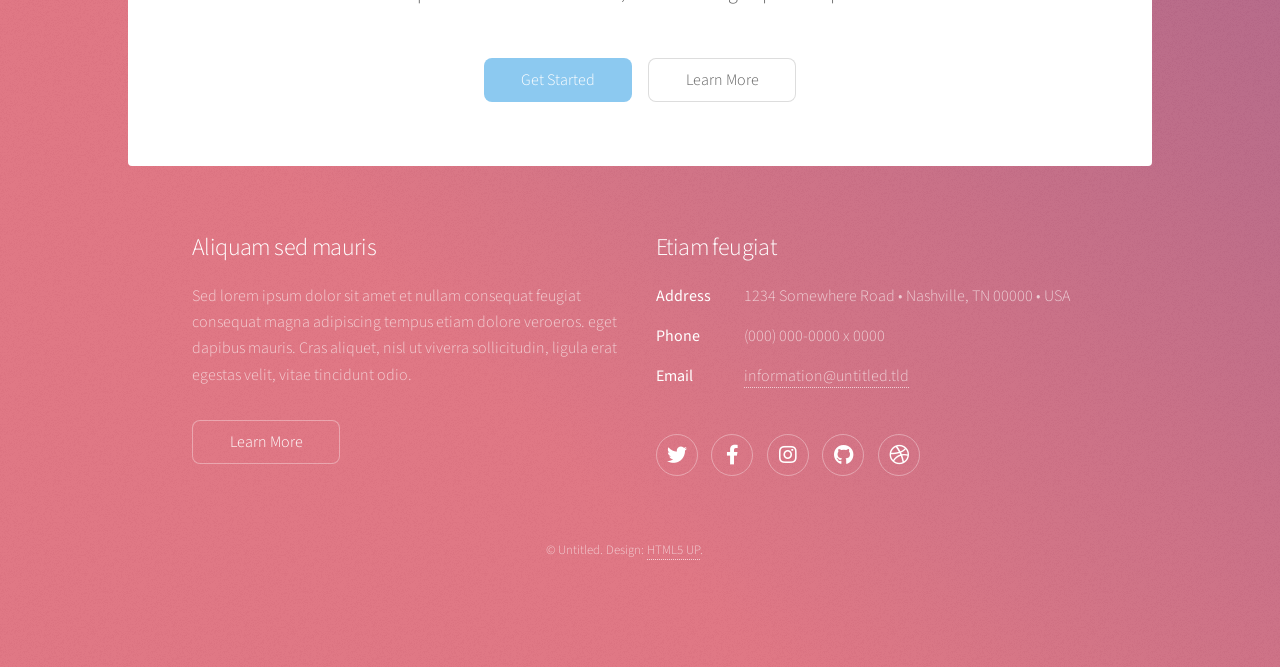
==== commit e7af8ab9: "Added section" ====
--- a/index.html
+++ b/index.html
@@ -25,7 +25,8 @@
 							<li><a href="#intro" class="active">About Me</a></li>
 							<li><a href="#first">Research</a></li>
 							<li><a href="#second">Publications</a></li>
-							<li><a href="#cta">Professional Interests</a></li>
+							<li><a href="#third">Professional Interests</a></li>
+							<li><a href="#cta">Contact</a></li>
 						</ul>
 					</nav>
 
@@ -56,22 +57,22 @@
 						<!-- First Section -->
 							<section id="first" class="main special">
 								<header class="major">
-									<h2>Magna veroeros</h2>
+									<h2>Research Interests</h2>
 								</header>
 								<ul class="features">
 									<li>
 										<span class="icon solid major style1 fa-code"></span>
-										<h3>Ipsum consequat</h3>
+										<h3>3D Biomimetic Hydrogels</h3>
 										<p>Sed lorem amet ipsum dolor et amet nullam consequat a feugiat consequat tempus veroeros sed consequat.</p>
 									</li>
 									<li>
 										<span class="icon major style3 fa-copy"></span>
-										<h3>Amed sed feugiat</h3>
+										<h3>Mechanoimmunology</h3>
 										<p>Sed lorem amet ipsum dolor et amet nullam consequat a feugiat consequat tempus veroeros sed consequat.</p>
 									</li>
 									<li>
 										<span class="icon major style5 fa-gem"></span>
-										<h3>Dolor nullam</h3>
+										<h3>3D Microscopy</h3>
 										<p>Sed lorem amet ipsum dolor et amet nullam consequat a feugiat consequat tempus veroeros sed consequat.</p>
 									</li>
 								</ul>
@@ -85,7 +86,7 @@
 						<!-- Second Section -->
 							<section id="second" class="main special">
 								<header class="major">
-									<h2>Ipsum consequat</h2>
+									<h2>Publications</h2>
 									<p>Donec imperdiet consequat consequat. Suspendisse feugiat congue<br />
 									posuere. Nulla massa urna, fermentum eget quam aliquet.</p>
 								</header>
@@ -119,10 +120,24 @@
 								</footer>
 							</section>
 
+							<section id="third" class="main special">
+								<header class="major">
+									<h2>Professional Interests</h2>
+									<p>Donec imperdiet consequat consequat. Suspendisse feugiat congue<br />
+									posuere. Nulla massa urna, fermentum eget quam aliquet.</p>
+								
+								<p class="content">Nam elementum nisl et mi a commodo porttitor. Morbi sit amet nisl eu arcu faucibus hendrerit vel a risus. Nam a orci mi, elementum ac arcu sit amet, fermentum pellentesque et purus. Integer maximus varius lorem, sed convallis diam accumsan sed. Etiam porttitor placerat sapien, sed eleifend a enim pulvinar faucibus semper quis ut arcu. Ut non nisl a mollis est efficitur vestibulum. Integer eget purus nec nulla mattis et accumsan ut magna libero. Morbi auctor iaculis porttitor. Sed ut magna ac risus et hendrerit scelerisque. Praesent eleifend lacus in lectus aliquam porta. Cras eu ornare dui curabitur lacinia.</p>
+								<footer class="major">
+									<ul class="actions special">
+										<li><a href="generic.html" class="button">Learn More</a></li>
+									</ul>
+								</footer>
+							</section>
+
 						<!-- Get Started -->
 							<section id="cta" class="main special">
 								<header class="major">
-									<h2>Congue imperdiet</h2>
+									<h2>Contact</h2>
 									<p>Donec imperdiet consequat consequat. Suspendisse feugiat congue<br />
 									posuere. Nulla massa urna, fermentum eget quam aliquet.</p>
 								</header>
